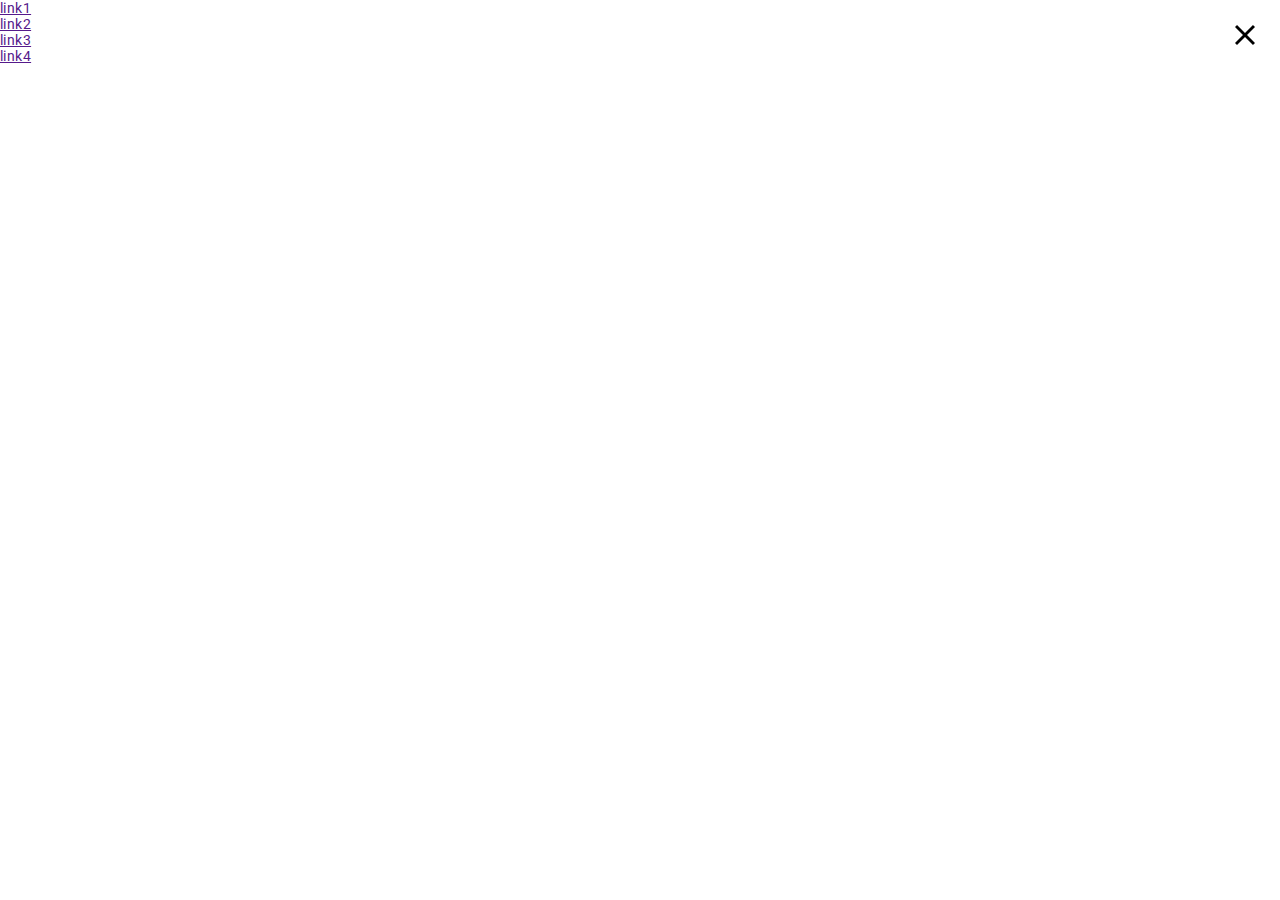
==== index.html @ 1e1cdefd "1" ====
<!DOCTYPE html>
<html lang="uk">
  <head>
    <meta charset="UTF-8" />
    <meta http-equiv="X-UA-Compatible" content="IE=edge" />
    <meta name="viewport" content="width=device-width, initial-scale=1.0" />
    <title>ДЗ№7</title>
    <link rel="preconnect" href="https://fonts.googleapis.com" />
    <link rel="preconnect" href="https://fonts.gstatic.com" crossorigin />
    <link
      href="https://fonts.googleapis.com/css2?family=Raleway:wght@700&family=Roboto:wght@400;500;700;900&display=swap"
      rel="stylesheet"
    />
    <link
      rel="stylesheet"
      href="https://cdn.jsdelivr.net/npm/modern-normalize@1.1.0/modern-normalize.min.css"
    />
    <link rel="stylesheet" href="./css/main.min.css" />
  </head>
  <body>
    <!--HEDER-->
    <header class="pages-header">
      <div class="container page-header-container">
        <a class="link pages-header__logo" href="./index.html"><span class="pages-header__logo-acsent">Web</span>Studio</a>
        <nav>
          <ul class="pages-header__menu list">
            <li class="pages-header__item">
              <a class="link pages-header__link pages-header__active" href="./index.html">Студія</a>
            </li>
            <li class="pages-header__item">
              <a class="link pages-header__link" href="./portfolio.html">Портфоліо</a>
            </li>
            <li class="pages-header__item"><a class="link pages-header__link" href="#contact">Контакти</a></li>
          </ul>
        </nav>
        <button type="button" class="mobile-menu-open">
          <svg class="mobile-menu-open-icon" width="40" height="40">
            <use href="./images/modal-symbol1.svg#icon-burger"></use>
          </svg>
        </button>
        <ul class="pages-header__contact-menu list">
          <li class="pages-header__contact-item">
            <a class="link pages-header__contact-mail" href="mailto:info@devstdio.com"
              ><svg class="pages-header__icon-mail">
                <use href="./images/symbol-def.svg#icon-envelope"></use></svg
              >info@vevstudio.com</a
            >
          </li>
          <li class="pages-header__contact-item">
            <a class="link pages-header__contact-phone" href="tel:+380961111111"
              ><svg class="pages-header__icon-tel">
                <use href="./images/symbol-def.svg#icon-smartphone"></use></svg
              >+38 096 111 11 11</a
            >
          </li>
        </ul>
      </div>
      <div class="mobile-menu">
        <button class="mobile-menu__close-btn">
          <svg class="mobile-menu__close-icon" width="40" height="40">
            <use href="./images/modal-symbol1.svg#icon-close"></use>
          </svg>
        </button>
        <ul>
          <li><a href="">link1</a></li>
          <li><a href="">link2</a></li>
          <li><a href="">link3</a></li>
          <li><a href="">link4</a></li>
        </ul>
      </div>

    </header>
    
    <main>
      <!--HERO-->
      <!-- <section class="hero bgd-img">
        <div class="container">
          <h1 class="hero-text">Ефективне рішення для вашого бізнесу</h1>
          <button class="hero-btn" name="button" data-modal-open>Замовити послугу</button>
        </div>
      </section> -->

      <!--Benefits-->

      <!-- <section class="list-of-benefits">
        <div class="container">
          <h2 class="visually-hidden">Наші переваги</h2>
          <ul class="list list-of-benefits__list">
            <li class="list-of-benefits__item list-of-benefits__img list-of-benefits__icon-antenna">
              <h3 class="benefits__topic">Увага до деталей</h3>
              <p class="benefits__rubric">
                Ідейні міркування, і навіть початок повсякденної роботи з формування позиції.
              </p>
            </li>
            <li class="list-of-benefits__item list-of-benefits__img list-of-benefits__icon-clock">
              <h3 class="benefits__topic">Пунктуальність</h3>
              <p class="benefits__rubric">
                Завдання організації, особливо рамки і місце навчання кадрів тягне у себе.
              </p>
            </li>
            <li class="list-of-benefits__item list-of-benefits__img list-of-benefits__icon-diaram">
              <h3 class="benefits__topic">Планування</h3>
              <p class="benefits__rubric">Так само консультація з широким активом значною мірою зумовлює.</p>
            </li>
            <li class="list-of-benefits__item list-of-benefits__img list-of-benefits__icon-astronaut">
              <h3 class="benefits__topic">Сучасні технології</h3>
              <p class="benefits__rubric">
                Значимість цих проблем настільки очевидна, що реалізація планових завдань.
              </p>
            </li>
          </ul>
        </div>
      </section> -->

      <!--Studies-->

      <!-- <section class="doing">
        <div class="container">
          <h2 class="doing-top">Чим ми займаємося</h2>

          <ul class="list doing__set">
            <li class="doing__item">
              <a class="stud" href="#">
                <img
                  class="stud__img"
                  src="./images/work-for-pc.jpg"
                  alt="work for pc"
                  width="370"
                  height="294"
                />
                <p class="stud__text">десктопрні додатки</p>
              </a>
            </li>

            <li class="doing__item">
              <a class="stud" href="#">
                <img
                  class="stud__img"
                  src="./images/laptop-work.jpg"
                  alt="laptop work"
                  width="370"
                  height="294"
                />
                <p class="stud__text">мобільні додатки</p>
              </a>
            </li>

            <li class="doing__item">
              <a class="stud" href="#">
                <img
                  class="stud__img"
                  src="./images/work-on-a-tablet.jpg"
                  alt="work on a tablet"
                  width="370"
                  height="294"
                />
                <p class="stud__text">дизайнерські рішення</p>
              </a>
            </li>
          </ul>
        </div>
      </section> -->

      
      <!--Team-->
      
      <!-- <section class="perfuse">
        <div class="container">
          <h2 class="perfuse__top">Наша команда</h2>
          <ul class="list perfuse__box">
            <li class="perfuse__item">
              <img
                src="./images/igor-demyanenki.jpg"
                alt="Ігор Дем'яненко"
                width="270"
                height="260"
              />
              <div class="team">
                <h3 class="team__names">Ігор Демь'яненко</h3>
                <p class="team__prof">Product Desinger</p>
                <ul class="team__links">
                  <li class="list team__item">
                    <a href="https://www.instagram.com" class="social">
                      <svg class="social__item">
                        <use href="./images/symbol-def.svg#icon-instagram"></use>
                      </svg>
                    </a>
                  </li>
                  <li class="list team__item">
                    <a href="https://www.twitter.com" class="social">
                      <svg class="social__item">
                        <use href="./images/symbol-def.svg#icon-twitter"></use>
                      </svg>
                    </a>
                  </li>
                  <li class="list team__item">
                    <a href="https://www.facebook.com" class="social">
                      <svg class="social__item">
                        <use href="./images/symbol-def.svg#icon-facebook"></use>
                      </svg>
                    </a>
                  </li>
                  <li class="list team__item">
                    <a href="https://www.linkedin.com" class="social">
                      <svg class="social__item">
                        <use href="./images/symbol-def.svg#icon-linkedin"></use>
                      </svg>
                    </a>
                  </li>
                </ul>
              </div>
            </li>
            <li class="perfuse__item">
              <img src="./images/olga-repina.jpg" alt="Ольга Рєпіна" width="270" height="260" />
              <div class="team">
                <h3 class="team__names">Ольга Рєпіна</h3>
                <p class="team__prof">Frontend Developer</p>
                <ul class="team__links">
                  <li class="list team__item">
                    <a href="https://www.instagram.com" class="social">
                      <svg class="social__item">
                        <use href="./images/symbol-def.svg#icon-instagram"></use>
                      </svg>
                    </a>
                  </li>
                  <li class="list team__item">
                    <a href="https://www.twitter.com" class="social">
                      <svg class="social__item">
                        <use href="./images/symbol-def.svg#icon-twitter"></use>
                      </svg>
                    </a>
                  </li>
                  <li class="list team__item">
                    <a href="https://www.facebook.com" class="social">
                      <svg class="social__item">
                        <use href="./images/symbol-def.svg#icon-facebook"></use>
                      </svg>
                    </a>
                  </li>
                  <li class="list team__item">
                    <a href="https://www.linkedin.com" class="social">
                      <svg class="social__item">
                        <use href="./images/symbol-def.svg#icon-linkedin"></use>
                      </svg>
                    </a>
                  </li>
                </ul>
              </div>
            </li>
            <li class="perfuse__item">
              <img
                src="./images/nikolay-tarasov.jpg"
                alt="Микола Тарасов"
                width="270"
                height="260"
              />
              <div class="team">
                <h3 class="team__names">Микола Тарасов</h3>
                <p class="team__prof">Marketing</p>
                <ul class="team__links">
                  <li class="list team__item">
                    <a href="https://www.instagram.com" class="social">
                      <svg class="social__item">
                        <use href="./images/symbol-def.svg#icon-instagram"></use>
                      </svg>
                    </a>
                  </li>
                  <li class="list team__item">
                    <a href="https://www.twitter.com" class="social">
                      <svg class="social__item">
                        <use href="./images/symbol-def.svg#icon-twitter"></use>
                      </svg>
                    </a>
                  </li>
                  <li class="list team__item">
                    <a href="https://www.facebook.com" class="social">
                      <svg class="social__item">
                        <use href="./images/symbol-def.svg#icon-facebook"></use>
                      </svg>
                    </a>
                  </li>
                  <li class="list team__item">
                    <a href="https://www.linkedin.com" class="social">
                      <svg class="social__item">
                        <use href="./images/symbol-def.svg#icon-linkedin"></use>
                      </svg>
                    </a>
                  </li>
                </ul>
              </div>
            </li>
            
            <li class="perfuse__item">
              <img
                src="./images/michail-ermakov.jpg"
                alt="Михайло Єрмаков"
                width="270"
                height="260"
              />
              <div class="team">
                <h3 class="team-names">Михайло Єрмаков</h3>
                <p class="team__prof">UI Designer</p>
                <ul class="team__links">
                  <li class="list team__item">
                    <a href="https://www.instagram.com" class="social">
                      <svg class="social__item">
                        <use href="./images/symbol-def.svg#icon-instagram"></use>
                      </svg>
                    </a>
                  </li>
                  <li class="list team__item">
                    <a href="https://www.twitter.com" class="social">
                      <svg class="social__item">
                        <use href="./images/symbol-def.svg#icon-twitter"></use>
                      </svg>
                    </a>
                  </li>
                  <li class="list team__item">
                    <a href="https://www.facebook.com" class="social">
                      <svg class="social__item">
                        <use href="./images/symbol-def.svg#icon-facebook"></use>
                      </svg>
                    </a>
                  </li>
                  <li class="list team__item">
                    <a href="https://www.linkedin.com" class="social">
                      <svg class="social__item">
                        <use href="./images/symbol-def.svg#icon-linkedin"></use>
                      </svg>
                    </a>
                  </li>
                </ul>
              </div>
            </li>
          </ul>
        </div>
      </section> -->



      <!-- <section class="customer">
        <div class="container">
          <h2 class="customer__title">Постійні клієнти</h2>
          <ul class="list customer__list">
            <li class="customer__item">
              <a href="#" class="customer-link__btn">
                <svg class="customer-link__logo">
                  <use href="./images/symbol-def.svg#icon-yaco"></use>
                </svg>
              </a>
            </li>

            <li class="customer__item">
              <a href="#" class="customer-link__btn">
                <svg class="customer-link__logo">
                  <use href="./images/symbol-def.svg#icon-companytaglinehere"></use>
                </svg>
              </a>
            </li>
            <li class="customer__item">
              <a href="#" class="customer-link__btn">
                <svg class="customer-link__logo">
                  <use href="./images/symbol-def.svg#icon-company"></use>
                </svg>
              </a>
            </li>
            <li class="customer__item">
              <a href="#" class="customer-link__btn">
                <svg class="customer-link__logo">
                  <use href="./images/symbol-def.svg#icon-fosterpeters"></use>
                </svg>
              </a>
            </li>
            <li class="customer__item">
              <a href="#" class="customer-link__btn">
                <svg class="customer-link__logo">
                  <use href="./images/symbol-def.svg#icon-brand"></use>
                </svg>
              </a>
            </li>
            <li class="customer__item">
              <a href="#" class="customer-link__btn">
                <svg class="customer-link__logo">
                  <use href="./images/symbol-def.svg#icon-companytagline"></use>
                </svg>
              </a>
            </li>
          </ul>
        </div>
      </section>
    </main> -->

    <!--footer-->

    <!-- <footer class="foot">
      <div class="container footer">
        <div>
          <a class="link logo-footer" href="./index.html">
            <span class="footer__acsent-logo">Web</span>Studio</a
          >
          <address class="footer__adress">
            <ul class="list">
              <li class="footer__info-size">
                <a
                  class="link maps"
                  href="https://goo.gl/maps/6wFw4vnAE2UTVkqL7"
                  target="_blank"
                  rel="noopener noreferrer"
                  >м. Київ, пр-т Лесі Українки, 26</a
                >
              </li>
              <li class="footer__info-size">
                <a id="contact" class="link contact-footer" href="mailto:info@example.com"
                  >info@example.com</a
                >
              </li>
              <li class="footer__info-size">
                <a class="link contact-footer" href="tel:+380961111111">+38 096 111 11 11</a>
              </li>
            </ul>
          </address>
        </div>
        <div class="footer-dark">
          <p class="footer-dark__tex">приєднуйтесь</p>
          <ul class="footer-dark__set">
            <li class="list footer-dark__social-item">
              <a href="https://www.twitter.com" class="social-footer">
                <svg class="social-footer__item">
                  <use href="./images/symbol-def.svg#icon-instagram"></use>
                </svg>
              </a>
            </li>
            <li class="list footer-dark__social-item">
              <a href="https://www.twitter.com" class="social-footer">
                <svg class="social-footer__item">
                  <use href="./images/symbol-def.svg#icon-twitter"></use>
                </svg>
              </a>
            </li>
            <li class="list footer-dark__social-item">
              <a href="https://www.twitter.com" class="social-footer">
                <svg class="social-footer__item">
                  <use href="./images/symbol-def.svg#icon-facebook"></use>
                </svg>
              </a>
            </li>
            <li class="list footer-dark__social-item">
              <a href="https://www.twitter.com" class="social-footer">
                <svg class="social-footer__item">
                  <use href="./images/symbol-def.svg#icon-linkedin"></use>
                </svg>
              </a>
            </li>
          </ul>
        </div>

        <div class="subscrip">
          <p class="subscrip__title">Підпишіться на розсилку</p>
          <form class="subscrip__form" autocomplete="on">
            <input class="subscrip__input" type="email" name="email" placeholder="E-mail" required />
            <button type="submit" class="subscrip__btn">
              Підписатися
              <svg class="subscribe__icon" width="24" height="24">
                <use href="./images/modal-symbol1.svg#icon-telegram"></use>
              </svg>
            </button>
          </form>
        </div>
      </div>
    </footer> -->


    
    <!-- <div class="backdrop is-hidden" data-modal>
      <div class="modal">
        <button class="modal__btn-close" type="button" data-modal-close>
          <svg class="close-icon" width="18" height="18"></svg>
        </button>

          <p class="modal__header">Залиште свої дані, ми вам передзвонимо</p>
          <form class="modal__js-speaker-form" autocomplete="off">
            <div class="modal__form">
              <label class="modal__text" for="name">Ім'я</label>
              <input class="modal__type" type="text" name="name" id="name" />
                <svg class="modal__svg">
                  <use href="./images/modal-symbol1.svg#icon-name"></use>
                </svg>
            </div>

            <div class="modal__form">
              <label class="modal__text" for="tel">Телефон</label>
              <input class="modal__type" type="tel" name="tel" id="tel" />
                <svg class="modal__svg">
                  <use href="./images/modal-symbol1.svg#icon-phone"></use>
              </span>
            </div>

            <div class="modal__form">
              <label class="modal__text" for="mail">Почта</label>
              <input class="modal__type" type="email" name="mail" id="mail" />
                <svg class="modal__svg">
                  <use href="./images/modal-symbol1.svg#icon-mail"></use>
              </span>
            </div>

            <div class="modal__texterea">
              <label class="modal__text" for="comment">Коментар</label>
              <textarea
                class="comment__type"
                name="comment"
                id="comment"
                placeholder="Введіть текст"
              ></textarea>
            </div>
            <div class="modal__checkbox">
              <input
                type="checkbox"
                name="pilicy"
                id="policy"
                class="modal__form-check visually-hidden"
              />
              <label class="modal__check" for="policy"
                >Погоджуюся з розсилкою та приймаю
                <a class="modal__link" href="#">Умови договору</a></label
              >
            </div>

            <button class="modal__btn-type" type="submit">Відправити</button>
          </form>
        
      </div>
    </div> -->

    <!-- <script src="./js/modal.js"></script> -->
    <!-- <script src="./js/scan.js"></script> -->
  </body>
</html>
---- css/main.min.css ----
body{font-family:"Roboto",sans-serif;color:#757575;background-color:#fff;font-size:14px;letter-spacing:.03em}h1,h2,h3,h4,p{margin-top:0;margin-bottom:0}ul{margin-top:0;margin-bottom:0;padding-left:0}img{display:block;max-width:100%;height:auto}.list{list-style:none}.link{text-decoration:none}button{cursor:pointer}.container{padding-left:15px;padding-right:15px}@media screen and (min-width: 480px){.container{width:480px;margin-right:auto;margin-left:auto}}@media screen and (min-width: 768px){.container{width:738px}}@media screen and (min-width: 1200px){.container{width:1200px}}.mobile-menu{position:fixed;width:100%;height:100%;z-index:10;top:0;left:0;background-color:#fff}.mobile-menu__close-btn{position:absolute;background-color:rgba(0,0,0,0);border:none;padding:0;line-height:0;top:15px;right:15px}.mobile-menu__close-icon{padding:10px}@media screen and (max-width: 767px){.pages-header__menu{display:none}.pages-header__contact-menu{display:none}}.page-header-container{display:flex;align-items:center;justify-content:space-between;padding-top:16px;padding-bottom:16px}.mobile-menu-open{background-color:rgba(0,0,0,0);border:none;padding:0;height:40px}.bgd-img{height:600px;max-width:1600px;margin-right:auto;margin-left:auto;background:#2f303a;background-image:linear-gradient(to right, rgba(47, 48, 58, 0.4), rgba(47, 48, 58, 0.4)),url(../images/fon.jpg);background-repeat:no-repeat;background-size:cover;background-position:center}.hero{text-align:center;padding-top:200px;padding-bottom:200px}.hero-text{font-weight:900;font-size:44px;line-height:1.36;text-align:center;margin:0 auto;max-width:696px;letter-spacing:.06em;text-transform:uppercase;color:#fff}.hero-btn{font-family:inherit;font-weight:700;font-size:16px;line-height:1.87;align-items:center;text-align:center;letter-spacing:.06em;border-radius:4px;border:0px;margin-top:30px;padding-left:32px;padding-right:32px;padding-top:10px;padding-bottom:10px;color:#fff;background-color:#2196f3;transition-property:background-color;transition-duration:250ms;transition-timing-function:cubic-bezier(0.4, 0, 0.2, 1)}.hero-btn:hover,.hero-btn:focus{background-color:#188ce8}.visually-hidden{position:absolute;width:1px;height:1px;margin:-1px;border:0;padding:0;white-space:nowrap;clip-path:inset(100%);clip:rect(0 0 0 0);overflow:hidden}.backdrop{position:fixed;top:0;left:0;width:100%;height:100%;z-index:1;background:rgba(0,0,0,.2);transition-property:opacity;transition-duration:250ms;transition-timing-function:cubic-bezier(0.4, 0, 0.2, 1)}.backdrop.is-hidden{opacity:0;pointer-events:none}.modal{padding:40px;width:528px;height:581px;background-color:#fff;position:absolute;top:50%;left:50%;transform:translate(-50%, -50%);box-shadow:0px 1px 3px rgba(0,0,0,.12),0px 1px 1px rgba(0,0,0,.14),0px 2px 1px rgba(0,0,0,.2);border-radius:4px}.modal__btn-close{display:flex;justify-content:center;align-items:center;padding:0;position:absolute;top:8px;right:8px;width:30px;height:30px;border-radius:50%;background:#fff;border:1px solid rgba(0,0,0,.1)}.close-icon{background-image:url(../images/close.svg);background-repeat:no-repeat;background-position:center;transition-duration:250ms;transition-timing-function:cubic-bezier(0.4, 0, 0.2, 1)}.close-icon:hover,.close-icon:focus{background-image:url(../images/icon-close-hover.svg);background-repeat:no-repeat;background-position:center;transition-duration:250ms;transition-timing-function:cubic-bezier(0.4, 0, 0.2, 1)}.modal__header{font-style:normal;font-weight:700;font-size:20px;line-height:1.15;text-align:center;color:#212121;margin-bottom:12px}.modal__form{margin-bottom:10px;display:flex;flex-direction:column;text-align:left;position:relative}.modal__type{border:1px solid rgba(33,33,33,.2);border-radius:4px;height:40px;padding-left:42px;outline:none;transition-property:border-color;transition-duration:250ms;transition-timing-function:cubic-bezier(0.4, 0, 0.2, 1)}.comment__type{height:120px;margin-bottom:10px;border:1px solid rgba(33,33,33,.2);border-radius:4px;padding:15px;outline:none;transition-property:border-color;transition-duration:250ms;transition-timing-function:cubic-bezier(0.4, 0, 0.2, 1)}.comment__type::placeholder{color:rgba(117,117,117,.5)}textarea{resize:none}.modal__text{margin-bottom:4px;font-size:12px;line-height:1.16;letter-spacing:.01em;color:#757575}.comment__type:focus{border-color:#2196f3}.modal__type:focus{border-color:#2196f3}.modal-check{font-size:14px;line-height:1.71;color:#757575;padding-left:20px}.modal__btn-type{display:block;font-family:inherit;font-weight:700;font-size:16px;line-height:1.87;letter-spacing:.06em;border-radius:4px;border:0px;margin:0 auto;padding:10px 32px;margin-top:30px;min-width:200px;color:#fff;background-color:#2196f3;transition-property:background-color;transition-duration:250ms;transition-timing-function:cubic-bezier(0.4, 0, 0.2, 1)}.modal__btn-type:hover,.modal__btn-type:focus{background-color:#188ce8}.modal__link{color:#2196f3}.modal__svg{position:absolute;top:31px;left:12px;width:13px;height:13px;fill:#212121;transition-property:fill;transition-duration:250ms;transition-timing-function:cubic-bezier(0.4, 0, 0.2, 1)}.modal__type:focus+.modal__svg{fill:#2196f3}.modal__check::before{position:absolute;display:block;border:1px solid #212121;border-radius:2px;content:"";top:450px;left:50px;width:16px;height:15px;cursor:pointer}.modal__form-check:checked+.modal__check::before{background-image:url(../images/icon-check.svg);border-color:#2196f3;border:none}.modal__form-check:focus+.modal__check::before{outline:2px solid #2196f3}.modal__texterea{margin-bottom:20px;display:flex;flex-direction:column;text-align:left;position:relative}.modal__checkbox{display:flex;justify-content:center;margin-bottom:20px}.list-of-benefits{padding-top:94px;padding-bottom:94px}.benefits__topic{font-size:14px;font-weight:700;line-height:1.14;text-transform:uppercase;margin-bottom:10px;margin-top:30px;color:#212121}.benefits__rubric{font-weight:400;line-height:1.71}.list-of-benefits_item{width:270px}.list-of-benefits__list{display:flex}.list-of-benefits__item:not(:last-child){margin-right:30px}.list-of-benefits__img::before{content:"";display:block;height:120px;border-radius:4px;background-color:#fff;background-repeat:no-repeat;background-size:70px;background-position:center}.list-of-benefits__icon-antenna::before{background-image:url(../images/antenna.svg);background-color:#f5f4fa}.list-of-benefits__icon-clock::before{background-image:url(../images/clock.svg);background-color:#f5f4fa}.list-of-benefits__icon-diaram::before{background-image:url(../images/diagram.svg);background-color:#f5f4fa}.list-of-benefits__icon-astronaut::before{background-image:url(../images/astronaut.svg);background-color:#f5f4fa}.doing{padding-top:0px;padding-bottom:94px}.doing__set{display:flex;align-items:center;padding-top:0px}.stud__img{margin:auto;box-sizing:content-box}.stud__img:not(:last-child){padding-right:30px}.doing-top{font-weight:700;font-size:36px;line-height:1.16;text-align:center;margin-bottom:50px;color:#212121}.doing__item:not(:last-child){margin-right:30px}.doing__item{position:relative;overflow:hidden}.stud:hover .stud__text,.stud:focus .stud__text{transform:translateY(-100%)}.stud__text{position:absolute;display:flex;align-items:center;justify-content:center;width:100%;height:70px;top:100%;font-weight:700;line-height:16px;text-align:center;text-transform:uppercase;color:#fff;background:rgba(47,48,58,.8);transition:transform 250ms cubic-bezier(0.4, 0, 0.2, 1)}.perfuse{background-color:#f5f4fa;padding-top:94px}.perfuse__top{font-weight:700;font-size:36px;line-height:1.16;text-align:center;margin-bottom:50px;color:#212121}.team__names{font-weight:500;font-size:16px;line-height:1.18;text-align:center;margin-bottom:10px;color:#212121}.team__prof{font-size:16px;line-height:1.18;text-align:center;margin-bottom:16px}.perfuse__box{display:flex}.perfuse__item{box-sizing:border-box;background-color:#fff;border-radius:0px 0px 4px 4px;box-shadow:0px 1px 3px rgba(0,0,0,.12),0px 1px 1px rgba(0,0,0,.14),0px 2px 1px rgba(0,0,0,.2)}.perfuse__item:not(:last-child){margin-right:30px}.team{padding-bottom:30px;padding-top:30px}.team__links{display:flex;justify-content:center;padding:0;margin-top:16px}.social{display:flex;justify-content:center;align-items:center;width:44px;height:44px;border-radius:50%;color:#afb1b8;transition-property:color,background-color;transition-duration:250ms;transition-timing-function:cubic-bezier(0.4, 0, 0.2, 1)}.team__item:not(:last-child){margin-right:10px}.social__item{width:20px;height:20px;fill:currentColor}.social:hover,.social:focus{background-color:#2196f3;color:#fff}.customer{padding-top:94px;padding-bottom:94px}.customer__title{margin-bottom:50px;font-weight:700;font-size:36px;line-height:1.17;text-align:center;color:#000}.customer__list{display:flex}.customer__item:not(:last-child){margin-right:30px}.customer-link__btn{display:flex;justify-content:center;align-items:center;width:170px;height:92px;color:#afb1b8;border:1px solid #afb1b8;border-radius:4px;transition-property:color,border-color;transition-duration:250ms;transition-timing-function:cubic-bezier(0.4, 0, 0.2, 1)}.customer-link__logo{width:106px;height:60px;fill:currentColor}.customer-link__btn:hover,.customer-link__btn:focus{color:#2196f3;border-color:#2196f3}.foot{background:#2f303a;padding-top:60px;padding-bottom:60px}.footer{display:flex;align-items:baseline}.footer__acsent-logo{color:#2196f3}.footer__adress{font-style:normal;margin-top:20px;line-height:1.71}.maps{font-style:normal;font-weight:400;line-height:1.71;color:#fff;transition-property:color;transition-duration:250ms;transition-timing-function:cubic-bezier(0.4, 0, 0.2, 1)}.maps:hover,.maps:focus{color:#2196f3}.footer__info-size:not(:last-child){margin-bottom:9px}.contact-footer{font-weight:500;line-height:1.71;letter-spacing:.02em;color:#757575;transition-property:color;transition-duration:250ms;transition-timing-function:cubic-bezier(0.4, 0, 0.2, 1)}.contact-footer:hover,.contact-footer:focus{color:#2196f3}.logo-footer{font-family:"Raleway",sans-serif;font-weight:700;font-size:26px;line-height:1.38;color:#fff}.footer-dark{margin-left:70px}.footer-dark__tex{font-weight:700;font-size:14px;line-height:1.14;text-transform:uppercase;color:#fff}.footer-dark__social-item:not(:last-child){margin-right:10px}.social-footer{display:flex;width:44px;height:44px;justify-content:center;align-items:center;border-radius:50%;background:rgba(255,255,255,.1);color:#fff;transition-property:background-color;transition-duration:250ms;transition-timing-function:cubic-bezier(0.4, 0, 0.2, 1)}.social-footer:hover,.social-footer:focus{color:#fff;background-color:#2196f3}.social-footer__item{width:20px;height:20px;fill:currentColor}.footer-dark__set{display:flex;margin-top:20px}.subscrip{margin-left:auto}.subscrip__title{font-weight:700;font-size:14px;line-height:1.14;letter-spacing:.03em;text-transform:uppercase;color:#fff;margin-bottom:20px}.subscrip__form{border-radius:4px;display:flex}.subscrip__input{border:1px solid rgba(255,255,255,.3);filter:drop-shadow(0px 4px 4px rgba(0, 0, 0, 0.15));border-radius:4px;background-color:#2f303a;width:358px;height:50px;outline:none;padding-left:16px;color:#fff}.subscrip__btn{position:relative;margin-left:12px;font-family:inherit;font-weight:700;font-size:16px;line-height:1.87;align-items:center;text-align:center;letter-spacing:.06em;border-radius:4px;border:0px;padding-right:50px;padding-top:10px;padding-bottom:10px;width:200px;height:50px;color:#fff;background-color:#2196f3;transition-property:background-color;transition-duration:250ms;transition-timing-function:cubic-bezier(0.4, 0, 0.2, 1)}.subscrip__btn:hover,.subscrip__btn:focus{background-color:#188ce8}.subscrip__input::placeholder{font-size:16px;line-height:1.25;display:flex;align-items:center;letter-spacing:.03em;color:rgba(255,255,255,.6)}.subscribe__icon{position:absolute;fill:currentColor;right:30px}.portfolio{padding-top:94px}.btn-set__btn{color:#212121;background-color:#f5f4fa;letter-spacing:.03em;font-family:"Roboto";font-weight:500;font-size:16px;line-height:1.62;text-align:center;border-radius:4px;border:0px;padding-left:22px;padding-right:22px;padding-top:6px;padding-bottom:6px;transition-property:color,background-color,box-shadow;transition-duration:250ms;transition-timing-function:cubic-bezier(0.4, 0, 0.2, 1)}.btn-set__btn:hover,.btn-set__btn:focus{color:#fff;background-color:#2196f3;box-shadow:0px 3px 1px rgba(0,0,0,.1),0px 1px 2px rgba(0,0,0,.08),0px 2px 2px rgba(0,0,0,.12)}.portfolio-card__rubric{font-family:"Roboto",sans-serif;font-weight:700;font-size:18px;line-height:2;letter-spacing:.06em;margin-bottom:4px;color:#212121}.portfolio-card__basic-text{font-family:"Roboto",sans-serif;font-size:16px;line-height:1.87;color:#757575}.portfolio-card__img{position:relative;overflow:hidden}.btn-set{display:flex;margin-bottom:50px;gap:8px;justify-content:center}.portfolio-card{position:relative;display:block;overflow:hidden}.portfolio-card__img-alternativ{position:absolute;padding:63px 24px;top:0;left:0;width:100%;height:294px;font-size:18px;line-height:1.55;color:#fff;background-color:rgba(33,150,243,.9);transform:translateY(140%);transition-property:transform;transition-duration:400ms;transition-timing-function:cubic-bezier(0.4, 0, 0.2, 1)}.portfolio-card:hover .portfolio-card__img-alternativ,.portfolio-card:focus .portfolio-card__img-alternativ{transform:translateY(0)}.portfolio-card:hover,.portfolio-card:focus{box-shadow:0px 1px 1px rgba(0,0,0,.12),0px 4px 4px rgba(0,0,0,.06),1px 4px 6px rgba(0,0,0,.16)}.portfolio-card-set{display:flex;flex-wrap:wrap;gap:30px;margin-bottom:94px}.portfolio-card__description{padding:20px 24px;border:1px solid #eee;z-index:2}/*# sourceMappingURL=main.min.css.map */
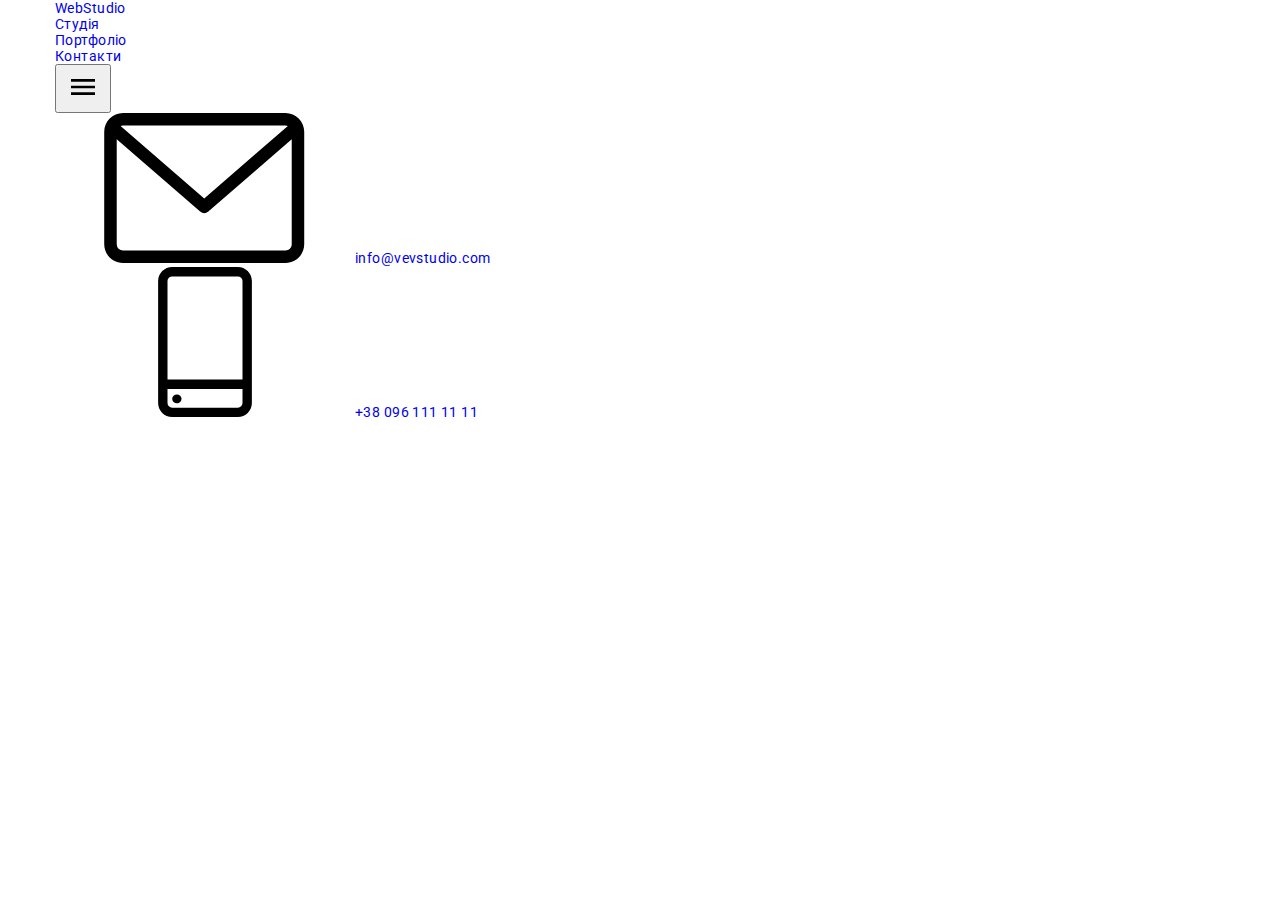
==== commit 6b5803be: "2" ====
--- a/index.html
+++ b/index.html
@@ -18,7 +18,7 @@
     <link rel="stylesheet" href="./css/main.min.css" />
   </head>
   <body>
-    <!--HEDER-->
+    <!-- HEDER-->
     <header class="pages-header">
       <div class="container page-header-container">
         <a class="link pages-header__logo" href="./index.html"><span class="pages-header__logo-acsent">Web</span>Studio</a>
@@ -33,7 +33,7 @@
             <li class="pages-header__item"><a class="link pages-header__link" href="#contact">Контакти</a></li>
           </ul>
         </nav>
-        <button type="button" class="mobile-menu-open">
+        <button type="button" class="mobile-menu-open" data-menu-open>
           <svg class="mobile-menu-open-icon" width="40" height="40">
             <use href="./images/modal-symbol1.svg#icon-burger"></use>
           </svg>
@@ -55,18 +55,45 @@
           </li>
         </ul>
       </div>
-      <div class="mobile-menu">
-        <button class="mobile-menu__close-btn">
+      <div class="mobile-menu" data-menu>
+        <button class="mobile-menu__close-btn" data-menu-close>
           <svg class="mobile-menu__close-icon" width="40" height="40">
             <use href="./images/modal-symbol1.svg#icon-close"></use>
           </svg>
         </button>
-        <ul>
-          <li><a href="">link1</a></li>
-          <li><a href="">link2</a></li>
-          <li><a href="">link3</a></li>
-          <li><a href="">link4</a></li>
+        <nav class="mobile-header">
+          <ul class="mobile-header__menu list">
+            <li class="mobile-header__item">
+              <a class="link mobile-header__link pages-header__active" href="./index.html">Студія</a>
+            </li>
+            <li class="mobile-header__item">
+              <a class="link mobile-header__link" href="./portfolio.html">Портфоліо</a>
+            </li>
+            <li class="mobile-header__item">
+              <a class="link mobile-header__link" href="#contact">Контакти</a></li>
+          </ul>
+        </nav>
+
+        <ul class="mobile-header__contact-menu list">
+          
+          <li class="mobile-header__contact-item">
+            <a class="link mobile-header__contact-phone" href="tel:+380961111111">+38 096 111 11 11</a
+            >
+          </li>
+          <li class="mobile-header__contact-item">
+            <a class="link mobile-header__contact-mail" href="mailto:info@devstdio.com"
+              >info@vevstudio.com</a
+            >
+          </li>
         </ul>
+        
+        <ul class="mobile-social list">
+          <li class=" mobile-social__item"><a href="https://www.instagram.com" class=" link mobile-social__link">Instagramm</a></li>
+          <li class=" mobile-social__item"><a href="https://www.twitter.com" class=" link mobile-social__link">Twitter</a></li>
+          <li class=" mobile-social__item"><a href="https://www.facebook.com" class=" link mobile-social__link">Facebook</a></li>
+          <li class=" mobile-social__item"><a href="https://www.linkedin.com" class=" link mobile-social__link">Linkedin</a></li>
+        </ul>
+
       </div>
 
     </header>
@@ -530,7 +557,7 @@
         
       </div>
     </div> -->
-
+    <script src="./js/mobile-menu.js"></script>
     <!-- <script src="./js/modal.js"></script> -->
     <!-- <script src="./js/scan.js"></script> -->
   </body>
--- a/css/main.min.css
+++ b/css/main.min.css
@@ -1 +1 @@
-body{font-family:"Roboto",sans-serif;color:#757575;background-color:#fff;font-size:14px;letter-spacing:.03em}h1,h2,h3,h4,p{margin-top:0;margin-bottom:0}ul{margin-top:0;margin-bottom:0;padding-left:0}img{display:block;max-width:100%;height:auto}.list{list-style:none}.link{text-decoration:none}button{cursor:pointer}.container{padding-left:15px;padding-right:15px}@media screen and (min-width: 480px){.container{width:480px;margin-right:auto;margin-left:auto}}@media screen and (min-width: 768px){.container{width:738px}}@media screen and (min-width: 1200px){.container{width:1200px}}.mobile-menu{position:fixed;width:100%;height:100%;z-index:10;top:0;left:0;background-color:#fff}.mobile-menu__close-btn{position:absolute;background-color:rgba(0,0,0,0);border:none;padding:0;line-height:0;top:15px;right:15px}.mobile-menu__close-icon{padding:10px}@media screen and (max-width: 767px){.pages-header__menu{display:none}.pages-header__contact-menu{display:none}}.page-header-container{display:flex;align-items:center;justify-content:space-between;padding-top:16px;padding-bottom:16px}.mobile-menu-open{background-color:rgba(0,0,0,0);border:none;padding:0;height:40px}.bgd-img{height:600px;max-width:1600px;margin-right:auto;margin-left:auto;background:#2f303a;background-image:linear-gradient(to right, rgba(47, 48, 58, 0.4), rgba(47, 48, 58, 0.4)),url(../images/fon.jpg);background-repeat:no-repeat;background-size:cover;background-position:center}.hero{text-align:center;padding-top:200px;padding-bottom:200px}.hero-text{font-weight:900;font-size:44px;line-height:1.36;text-align:center;margin:0 auto;max-width:696px;letter-spacing:.06em;text-transform:uppercase;color:#fff}.hero-btn{font-family:inherit;font-weight:700;font-size:16px;line-height:1.87;align-items:center;text-align:center;letter-spacing:.06em;border-radius:4px;border:0px;margin-top:30px;padding-left:32px;padding-right:32px;padding-top:10px;padding-bottom:10px;color:#fff;background-color:#2196f3;transition-property:background-color;transition-duration:250ms;transition-timing-function:cubic-bezier(0.4, 0, 0.2, 1)}.hero-btn:hover,.hero-btn:focus{background-color:#188ce8}.visually-hidden{position:absolute;width:1px;height:1px;margin:-1px;border:0;padding:0;white-space:nowrap;clip-path:inset(100%);clip:rect(0 0 0 0);overflow:hidden}.backdrop{position:fixed;top:0;left:0;width:100%;height:100%;z-index:1;background:rgba(0,0,0,.2);transition-property:opacity;transition-duration:250ms;transition-timing-function:cubic-bezier(0.4, 0, 0.2, 1)}.backdrop.is-hidden{opacity:0;pointer-events:none}.modal{padding:40px;width:528px;height:581px;background-color:#fff;position:absolute;top:50%;left:50%;transform:translate(-50%, -50%);box-shadow:0px 1px 3px rgba(0,0,0,.12),0px 1px 1px rgba(0,0,0,.14),0px 2px 1px rgba(0,0,0,.2);border-radius:4px}.modal__btn-close{display:flex;justify-content:center;align-items:center;padding:0;position:absolute;top:8px;right:8px;width:30px;height:30px;border-radius:50%;background:#fff;border:1px solid rgba(0,0,0,.1)}.close-icon{background-image:url(../images/close.svg);background-repeat:no-repeat;background-position:center;transition-duration:250ms;transition-timing-function:cubic-bezier(0.4, 0, 0.2, 1)}.close-icon:hover,.close-icon:focus{background-image:url(../images/icon-close-hover.svg);background-repeat:no-repeat;background-position:center;transition-duration:250ms;transition-timing-function:cubic-bezier(0.4, 0, 0.2, 1)}.modal__header{font-style:normal;font-weight:700;font-size:20px;line-height:1.15;text-align:center;color:#212121;margin-bottom:12px}.modal__form{margin-bottom:10px;display:flex;flex-direction:column;text-align:left;position:relative}.modal__type{border:1px solid rgba(33,33,33,.2);border-radius:4px;height:40px;padding-left:42px;outline:none;transition-property:border-color;transition-duration:250ms;transition-timing-function:cubic-bezier(0.4, 0, 0.2, 1)}.comment__type{height:120px;margin-bottom:10px;border:1px solid rgba(33,33,33,.2);border-radius:4px;padding:15px;outline:none;transition-property:border-color;transition-duration:250ms;transition-timing-function:cubic-bezier(0.4, 0, 0.2, 1)}.comment__type::placeholder{color:rgba(117,117,117,.5)}textarea{resize:none}.modal__text{margin-bottom:4px;font-size:12px;line-height:1.16;letter-spacing:.01em;color:#757575}.comment__type:focus{border-color:#2196f3}.modal__type:focus{border-color:#2196f3}.modal-check{font-size:14px;line-height:1.71;color:#757575;padding-left:20px}.modal__btn-type{display:block;font-family:inherit;font-weight:700;font-size:16px;line-height:1.87;letter-spacing:.06em;border-radius:4px;border:0px;margin:0 auto;padding:10px 32px;margin-top:30px;min-width:200px;color:#fff;background-color:#2196f3;transition-property:background-color;transition-duration:250ms;transition-timing-function:cubic-bezier(0.4, 0, 0.2, 1)}.modal__btn-type:hover,.modal__btn-type:focus{background-color:#188ce8}.modal__link{color:#2196f3}.modal__svg{position:absolute;top:31px;left:12px;width:13px;height:13px;fill:#212121;transition-property:fill;transition-duration:250ms;transition-timing-function:cubic-bezier(0.4, 0, 0.2, 1)}.modal__type:focus+.modal__svg{fill:#2196f3}.modal__check::before{position:absolute;display:block;border:1px solid #212121;border-radius:2px;content:"";top:450px;left:50px;width:16px;height:15px;cursor:pointer}.modal__form-check:checked+.modal__check::before{background-image:url(../images/icon-check.svg);border-color:#2196f3;border:none}.modal__form-check:focus+.modal__check::before{outline:2px solid #2196f3}.modal__texterea{margin-bottom:20px;display:flex;flex-direction:column;text-align:left;position:relative}.modal__checkbox{display:flex;justify-content:center;margin-bottom:20px}.list-of-benefits{padding-top:94px;padding-bottom:94px}.benefits__topic{font-size:14px;font-weight:700;line-height:1.14;text-transform:uppercase;margin-bottom:10px;margin-top:30px;color:#212121}.benefits__rubric{font-weight:400;line-height:1.71}.list-of-benefits_item{width:270px}.list-of-benefits__list{display:flex}.list-of-benefits__item:not(:last-child){margin-right:30px}.list-of-benefits__img::before{content:"";display:block;height:120px;border-radius:4px;background-color:#fff;background-repeat:no-repeat;background-size:70px;background-position:center}.list-of-benefits__icon-antenna::before{background-image:url(../images/antenna.svg);background-color:#f5f4fa}.list-of-benefits__icon-clock::before{background-image:url(../images/clock.svg);background-color:#f5f4fa}.list-of-benefits__icon-diaram::before{background-image:url(../images/diagram.svg);background-color:#f5f4fa}.list-of-benefits__icon-astronaut::before{background-image:url(../images/astronaut.svg);background-color:#f5f4fa}.doing{padding-top:0px;padding-bottom:94px}.doing__set{display:flex;align-items:center;padding-top:0px}.stud__img{margin:auto;box-sizing:content-box}.stud__img:not(:last-child){padding-right:30px}.doing-top{font-weight:700;font-size:36px;line-height:1.16;text-align:center;margin-bottom:50px;color:#212121}.doing__item:not(:last-child){margin-right:30px}.doing__item{position:relative;overflow:hidden}.stud:hover .stud__text,.stud:focus .stud__text{transform:translateY(-100%)}.stud__text{position:absolute;display:flex;align-items:center;justify-content:center;width:100%;height:70px;top:100%;font-weight:700;line-height:16px;text-align:center;text-transform:uppercase;color:#fff;background:rgba(47,48,58,.8);transition:transform 250ms cubic-bezier(0.4, 0, 0.2, 1)}.perfuse{background-color:#f5f4fa;padding-top:94px}.perfuse__top{font-weight:700;font-size:36px;line-height:1.16;text-align:center;margin-bottom:50px;color:#212121}.team__names{font-weight:500;font-size:16px;line-height:1.18;text-align:center;margin-bottom:10px;color:#212121}.team__prof{font-size:16px;line-height:1.18;text-align:center;margin-bottom:16px}.perfuse__box{display:flex}.perfuse__item{box-sizing:border-box;background-color:#fff;border-radius:0px 0px 4px 4px;box-shadow:0px 1px 3px rgba(0,0,0,.12),0px 1px 1px rgba(0,0,0,.14),0px 2px 1px rgba(0,0,0,.2)}.perfuse__item:not(:last-child){margin-right:30px}.team{padding-bottom:30px;padding-top:30px}.team__links{display:flex;justify-content:center;padding:0;margin-top:16px}.social{display:flex;justify-content:center;align-items:center;width:44px;height:44px;border-radius:50%;color:#afb1b8;transition-property:color,background-color;transition-duration:250ms;transition-timing-function:cubic-bezier(0.4, 0, 0.2, 1)}.team__item:not(:last-child){margin-right:10px}.social__item{width:20px;height:20px;fill:currentColor}.social:hover,.social:focus{background-color:#2196f3;color:#fff}.customer{padding-top:94px;padding-bottom:94px}.customer__title{margin-bottom:50px;font-weight:700;font-size:36px;line-height:1.17;text-align:center;color:#000}.customer__list{display:flex}.customer__item:not(:last-child){margin-right:30px}.customer-link__btn{display:flex;justify-content:center;align-items:center;width:170px;height:92px;color:#afb1b8;border:1px solid #afb1b8;border-radius:4px;transition-property:color,border-color;transition-duration:250ms;transition-timing-function:cubic-bezier(0.4, 0, 0.2, 1)}.customer-link__logo{width:106px;height:60px;fill:currentColor}.customer-link__btn:hover,.customer-link__btn:focus{color:#2196f3;border-color:#2196f3}.foot{background:#2f303a;padding-top:60px;padding-bottom:60px}.footer{display:flex;align-items:baseline}.footer__acsent-logo{color:#2196f3}.footer__adress{font-style:normal;margin-top:20px;line-height:1.71}.maps{font-style:normal;font-weight:400;line-height:1.71;color:#fff;transition-property:color;transition-duration:250ms;transition-timing-function:cubic-bezier(0.4, 0, 0.2, 1)}.maps:hover,.maps:focus{color:#2196f3}.footer__info-size:not(:last-child){margin-bottom:9px}.contact-footer{font-weight:500;line-height:1.71;letter-spacing:.02em;color:#757575;transition-property:color;transition-duration:250ms;transition-timing-function:cubic-bezier(0.4, 0, 0.2, 1)}.contact-footer:hover,.contact-footer:focus{color:#2196f3}.logo-footer{font-family:"Raleway",sans-serif;font-weight:700;font-size:26px;line-height:1.38;color:#fff}.footer-dark{margin-left:70px}.footer-dark__tex{font-weight:700;font-size:14px;line-height:1.14;text-transform:uppercase;color:#fff}.footer-dark__social-item:not(:last-child){margin-right:10px}.social-footer{display:flex;width:44px;height:44px;justify-content:center;align-items:center;border-radius:50%;background:rgba(255,255,255,.1);color:#fff;transition-property:background-color;transition-duration:250ms;transition-timing-function:cubic-bezier(0.4, 0, 0.2, 1)}.social-footer:hover,.social-footer:focus{color:#fff;background-color:#2196f3}.social-footer__item{width:20px;height:20px;fill:currentColor}.footer-dark__set{display:flex;margin-top:20px}.subscrip{margin-left:auto}.subscrip__title{font-weight:700;font-size:14px;line-height:1.14;letter-spacing:.03em;text-transform:uppercase;color:#fff;margin-bottom:20px}.subscrip__form{border-radius:4px;display:flex}.subscrip__input{border:1px solid rgba(255,255,255,.3);filter:drop-shadow(0px 4px 4px rgba(0, 0, 0, 0.15));border-radius:4px;background-color:#2f303a;width:358px;height:50px;outline:none;padding-left:16px;color:#fff}.subscrip__btn{position:relative;margin-left:12px;font-family:inherit;font-weight:700;font-size:16px;line-height:1.87;align-items:center;text-align:center;letter-spacing:.06em;border-radius:4px;border:0px;padding-right:50px;padding-top:10px;padding-bottom:10px;width:200px;height:50px;color:#fff;background-color:#2196f3;transition-property:background-color;transition-duration:250ms;transition-timing-function:cubic-bezier(0.4, 0, 0.2, 1)}.subscrip__btn:hover,.subscrip__btn:focus{background-color:#188ce8}.subscrip__input::placeholder{font-size:16px;line-height:1.25;display:flex;align-items:center;letter-spacing:.03em;color:rgba(255,255,255,.6)}.subscribe__icon{position:absolute;fill:currentColor;right:30px}.portfolio{padding-top:94px}.btn-set__btn{color:#212121;background-color:#f5f4fa;letter-spacing:.03em;font-family:"Roboto";font-weight:500;font-size:16px;line-height:1.62;text-align:center;border-radius:4px;border:0px;padding-left:22px;padding-right:22px;padding-top:6px;padding-bottom:6px;transition-property:color,background-color,box-shadow;transition-duration:250ms;transition-timing-function:cubic-bezier(0.4, 0, 0.2, 1)}.btn-set__btn:hover,.btn-set__btn:focus{color:#fff;background-color:#2196f3;box-shadow:0px 3px 1px rgba(0,0,0,.1),0px 1px 2px rgba(0,0,0,.08),0px 2px 2px rgba(0,0,0,.12)}.portfolio-card__rubric{font-family:"Roboto",sans-serif;font-weight:700;font-size:18px;line-height:2;letter-spacing:.06em;margin-bottom:4px;color:#212121}.portfolio-card__basic-text{font-family:"Roboto",sans-serif;font-size:16px;line-height:1.87;color:#757575}.portfolio-card__img{position:relative;overflow:hidden}.btn-set{display:flex;margin-bottom:50px;gap:8px;justify-content:center}.portfolio-card{position:relative;display:block;overflow:hidden}.portfolio-card__img-alternativ{position:absolute;padding:63px 24px;top:0;left:0;width:100%;height:294px;font-size:18px;line-height:1.55;color:#fff;background-color:rgba(33,150,243,.9);transform:translateY(140%);transition-property:transform;transition-duration:400ms;transition-timing-function:cubic-bezier(0.4, 0, 0.2, 1)}.portfolio-card:hover .portfolio-card__img-alternativ,.portfolio-card:focus .portfolio-card__img-alternativ{transform:translateY(0)}.portfolio-card:hover,.portfolio-card:focus{box-shadow:0px 1px 1px rgba(0,0,0,.12),0px 4px 4px rgba(0,0,0,.06),1px 4px 6px rgba(0,0,0,.16)}.portfolio-card-set{display:flex;flex-wrap:wrap;gap:30px;margin-bottom:94px}.portfolio-card__description{padding:20px 24px;border:1px solid #eee;z-index:2}/*# sourceMappingURL=main.min.css.map */+body{font-family:"Roboto",sans-serif;color:#757575;background-color:#fff;font-size:14px;letter-spacing:.03em}h1,h2,h3,h4,p{margin-top:0;margin-bottom:0}ul{margin-top:0;margin-bottom:0;padding-left:0}img{display:block;max-width:100%;height:auto}.list{list-style:none}.link{text-decoration:none}button{cursor:pointer}.container{padding-left:15px;padding-right:15px}@media screen and (min-width: 480px){.container{width:480px;margin-right:auto;margin-left:auto}}@media screen and (min-width: 768px){.container{width:738px}}@media screen and (min-width: 1200px){.container{width:1200px}}.mobile-menu{position:fixed;width:100%;height:100%;z-index:10;top:0;left:0;background-color:#fff;opacity:0;visibility:hidden;pointer-events:none;transition:opacity 250ms cubic-bezier(0.4, 0, 0.2, 1),visibility 250ms cubic-bezier(0.4, 0, 0.2, 1)}.mobile-menu.is-open{opacity:1;visibility:visible;pointer-events:auto}.mobile-menu__close-btn{position:absolute;background-color:rgba(0,0,0,0);border:none;padding:0;line-height:0;top:15px;right:15px;transition:fill 250ms cubic-bezier(0.4, 0, 0.2, 1)}.mobile-menu__close-icon{padding:10px}.mobile-menu__close-btn:hover,.mobile-menu__close-btn:focus{fill:#2196f3}@media screen and (max-width: 767px){.pages-header__menu{display:none}.pages-header__contact-menu{display:none}.page-header-container{display:flex;align-items:center;justify-content:space-between;padding-top:16px;padding-bottom:16px}.mobile-menu-open{background-color:rgba(0,0,0,0);border:none;padding:0;height:40px}.mobile-menu{padding:48px 15px 48px 40px;align-content:space-between}.mobile-header{margin-bottom:305px}.mobile-header__menu{display:inline-block}.mobile-header__item{font-weight:500;font-size:40px;line-height:1.17;text-align:start;letter-spacing:.02em}.mobile-header__item:not(:last-child){margin-bottom:32px}.mobile-header__link{color:#212121;transform:color 250ms cubic-bezier(0.4, 0, 0.2, 1)}.mobile-header__link:hover,.mobile-header__link:focus{color:#2196f3}.mobile-header__contact-item:not(:last-child){margin-bottom:32px}.mobile-header__contact-phone{font-weight:500;font-size:34px;line-height:1.17;letter-spacing:.02em;color:#757575;transition:color 250ms cubic-bezier(0.4, 0, 0.2, 1)}.mobile-header__contact-phone:hover,.mobile-header__contact-phone:focus{color:#2196f3}.mobile-header__contact-mail{font-weight:500;font-size:24px;line-height:1.16;letter-spacing:.02em;color:#757575;transition:color 250ms cubic-bezier(0.4, 0, 0.2, 1)}.mobile-header__contact-mail:hover,.mobile-header__contact-mail:focus{color:#2196f3}.mobile-header__contact-menu{margin-bottom:64px}.mobile-social{display:flex}.mobile-social__item:not(:last-child){margin-right:20px}.mobile-social__link{font-weight:500;font-size:18px;line-height:1.22;letter-spacing:.02em;color:#2196f3}}.bgd-img{height:600px;max-width:1600px;margin-right:auto;margin-left:auto;background:#2f303a;background-image:linear-gradient(to right, rgba(47, 48, 58, 0.4), rgba(47, 48, 58, 0.4)),url(../images/fon.jpg);background-repeat:no-repeat;background-size:cover;background-position:center}.hero{text-align:center;padding-top:200px;padding-bottom:200px}.hero-text{font-weight:900;font-size:44px;line-height:1.36;text-align:center;margin:0 auto;max-width:696px;letter-spacing:.06em;text-transform:uppercase;color:#fff}.hero-btn{font-family:inherit;font-weight:700;font-size:16px;line-height:1.87;align-items:center;text-align:center;letter-spacing:.06em;border-radius:4px;border:0px;margin-top:30px;padding-left:32px;padding-right:32px;padding-top:10px;padding-bottom:10px;color:#fff;background-color:#2196f3;transition-property:background-color;transition-duration:250ms;transition-timing-function:cubic-bezier(0.4, 0, 0.2, 1)}.hero-btn:hover,.hero-btn:focus{background-color:#188ce8}.visually-hidden{position:absolute;width:1px;height:1px;margin:-1px;border:0;padding:0;white-space:nowrap;clip-path:inset(100%);clip:rect(0 0 0 0);overflow:hidden}.backdrop{position:fixed;top:0;left:0;width:100%;height:100%;z-index:1;background:rgba(0,0,0,.2);transition-property:opacity;transition-duration:250ms;transition-timing-function:cubic-bezier(0.4, 0, 0.2, 1)}.backdrop.is-hidden{opacity:0;pointer-events:none}.modal{padding:40px;width:528px;height:581px;background-color:#fff;position:absolute;top:50%;left:50%;transform:translate(-50%, -50%);box-shadow:0px 1px 3px rgba(0,0,0,.12),0px 1px 1px rgba(0,0,0,.14),0px 2px 1px rgba(0,0,0,.2);border-radius:4px}.modal__btn-close{display:flex;justify-content:center;align-items:center;padding:0;position:absolute;top:8px;right:8px;width:30px;height:30px;border-radius:50%;background:#fff;border:1px solid rgba(0,0,0,.1)}.close-icon{background-image:url(../images/close.svg);background-repeat:no-repeat;background-position:center;transition-duration:250ms;transition-timing-function:cubic-bezier(0.4, 0, 0.2, 1)}.close-icon:hover,.close-icon:focus{background-image:url(../images/icon-close-hover.svg);background-repeat:no-repeat;background-position:center;transition-duration:250ms;transition-timing-function:cubic-bezier(0.4, 0, 0.2, 1)}.modal__header{font-style:normal;font-weight:700;font-size:20px;line-height:1.15;text-align:center;color:#212121;margin-bottom:12px}.modal__form{margin-bottom:10px;display:flex;flex-direction:column;text-align:left;position:relative}.modal__type{border:1px solid rgba(33,33,33,.2);border-radius:4px;height:40px;padding-left:42px;outline:none;transition-property:border-color;transition-duration:250ms;transition-timing-function:cubic-bezier(0.4, 0, 0.2, 1)}.comment__type{height:120px;margin-bottom:10px;border:1px solid rgba(33,33,33,.2);border-radius:4px;padding:15px;outline:none;transition-property:border-color;transition-duration:250ms;transition-timing-function:cubic-bezier(0.4, 0, 0.2, 1)}.comment__type::placeholder{color:rgba(117,117,117,.5)}textarea{resize:none}.modal__text{margin-bottom:4px;font-size:12px;line-height:1.16;letter-spacing:.01em;color:#757575}.comment__type:focus{border-color:#2196f3}.modal__type:focus{border-color:#2196f3}.modal-check{font-size:14px;line-height:1.71;color:#757575;padding-left:20px}.modal__btn-type{display:block;font-family:inherit;font-weight:700;font-size:16px;line-height:1.87;letter-spacing:.06em;border-radius:4px;border:0px;margin:0 auto;padding:10px 32px;margin-top:30px;min-width:200px;color:#fff;background-color:#2196f3;transition-property:background-color;transition-duration:250ms;transition-timing-function:cubic-bezier(0.4, 0, 0.2, 1)}.modal__btn-type:hover,.modal__btn-type:focus{background-color:#188ce8}.modal__link{color:#2196f3}.modal__svg{position:absolute;top:31px;left:12px;width:13px;height:13px;fill:#212121;transition-property:fill;transition-duration:250ms;transition-timing-function:cubic-bezier(0.4, 0, 0.2, 1)}.modal__type:focus+.modal__svg{fill:#2196f3}.modal__check::before{position:absolute;display:block;border:1px solid #212121;border-radius:2px;content:"";top:450px;left:50px;width:16px;height:15px;cursor:pointer}.modal__form-check:checked+.modal__check::before{background-image:url(../images/icon-check.svg);border-color:#2196f3;border:none}.modal__form-check:focus+.modal__check::before{outline:2px solid #2196f3}.modal__texterea{margin-bottom:20px;display:flex;flex-direction:column;text-align:left;position:relative}.modal__checkbox{display:flex;justify-content:center;margin-bottom:20px}.list-of-benefits{padding-top:94px;padding-bottom:94px}.benefits__topic{font-size:14px;font-weight:700;line-height:1.14;text-transform:uppercase;margin-bottom:10px;margin-top:30px;color:#212121}.benefits__rubric{font-weight:400;line-height:1.71}.list-of-benefits_item{width:270px}.list-of-benefits__list{display:flex}.list-of-benefits__item:not(:last-child){margin-right:30px}.list-of-benefits__img::before{content:"";display:block;height:120px;border-radius:4px;background-color:#fff;background-repeat:no-repeat;background-size:70px;background-position:center}.list-of-benefits__icon-antenna::before{background-image:url(../images/antenna.svg);background-color:#f5f4fa}.list-of-benefits__icon-clock::before{background-image:url(../images/clock.svg);background-color:#f5f4fa}.list-of-benefits__icon-diaram::before{background-image:url(../images/diagram.svg);background-color:#f5f4fa}.list-of-benefits__icon-astronaut::before{background-image:url(../images/astronaut.svg);background-color:#f5f4fa}.doing{padding-top:0px;padding-bottom:94px}.doing__set{display:flex;align-items:center;padding-top:0px}.stud__img{margin:auto;box-sizing:content-box}.stud__img:not(:last-child){padding-right:30px}.doing-top{font-weight:700;font-size:36px;line-height:1.16;text-align:center;margin-bottom:50px;color:#212121}.doing__item:not(:last-child){margin-right:30px}.doing__item{position:relative;overflow:hidden}.stud:hover .stud__text,.stud:focus .stud__text{transform:translateY(-100%)}.stud__text{position:absolute;display:flex;align-items:center;justify-content:center;width:100%;height:70px;top:100%;font-weight:700;line-height:16px;text-align:center;text-transform:uppercase;color:#fff;background:rgba(47,48,58,.8);transition:transform 250ms cubic-bezier(0.4, 0, 0.2, 1)}.perfuse{background-color:#f5f4fa;padding-top:94px}.perfuse__top{font-weight:700;font-size:36px;line-height:1.16;text-align:center;margin-bottom:50px;color:#212121}.team__names{font-weight:500;font-size:16px;line-height:1.18;text-align:center;margin-bottom:10px;color:#212121}.team__prof{font-size:16px;line-height:1.18;text-align:center;margin-bottom:16px}.perfuse__box{display:flex}.perfuse__item{box-sizing:border-box;background-color:#fff;border-radius:0px 0px 4px 4px;box-shadow:0px 1px 3px rgba(0,0,0,.12),0px 1px 1px rgba(0,0,0,.14),0px 2px 1px rgba(0,0,0,.2)}.perfuse__item:not(:last-child){margin-right:30px}.team{padding-bottom:30px;padding-top:30px}.team__links{display:flex;justify-content:center;padding:0;margin-top:16px}.social{display:flex;justify-content:center;align-items:center;width:44px;height:44px;border-radius:50%;color:#afb1b8;transition-property:color,background-color;transition-duration:250ms;transition-timing-function:cubic-bezier(0.4, 0, 0.2, 1)}.team__item:not(:last-child){margin-right:10px}.social__item{width:20px;height:20px;fill:currentColor}.social:hover,.social:focus{background-color:#2196f3;color:#fff}.customer{padding-top:94px;padding-bottom:94px}.customer__title{margin-bottom:50px;font-weight:700;font-size:36px;line-height:1.17;text-align:center;color:#000}.customer__list{display:flex}.customer__item:not(:last-child){margin-right:30px}.customer-link__btn{display:flex;justify-content:center;align-items:center;width:170px;height:92px;color:#afb1b8;border:1px solid #afb1b8;border-radius:4px;transition-property:color,border-color;transition-duration:250ms;transition-timing-function:cubic-bezier(0.4, 0, 0.2, 1)}.customer-link__logo{width:106px;height:60px;fill:currentColor}.customer-link__btn:hover,.customer-link__btn:focus{color:#2196f3;border-color:#2196f3}.foot{background:#2f303a;padding-top:60px;padding-bottom:60px}.footer{display:flex;align-items:baseline}.footer__acsent-logo{color:#2196f3}.footer__adress{font-style:normal;margin-top:20px;line-height:1.71}.maps{font-style:normal;font-weight:400;line-height:1.71;color:#fff;transition-property:color;transition-duration:250ms;transition-timing-function:cubic-bezier(0.4, 0, 0.2, 1)}.maps:hover,.maps:focus{color:#2196f3}.footer__info-size:not(:last-child){margin-bottom:9px}.contact-footer{font-weight:500;line-height:1.71;letter-spacing:.02em;color:#757575;transition-property:color;transition-duration:250ms;transition-timing-function:cubic-bezier(0.4, 0, 0.2, 1)}.contact-footer:hover,.contact-footer:focus{color:#2196f3}.logo-footer{font-family:"Raleway",sans-serif;font-weight:700;font-size:26px;line-height:1.38;color:#fff}.footer-dark{margin-left:70px}.footer-dark__tex{font-weight:700;font-size:14px;line-height:1.14;text-transform:uppercase;color:#fff}.footer-dark__social-item:not(:last-child){margin-right:10px}.social-footer{display:flex;width:44px;height:44px;justify-content:center;align-items:center;border-radius:50%;background:rgba(255,255,255,.1);color:#fff;transition-property:background-color;transition-duration:250ms;transition-timing-function:cubic-bezier(0.4, 0, 0.2, 1)}.social-footer:hover,.social-footer:focus{color:#fff;background-color:#2196f3}.social-footer__item{width:20px;height:20px;fill:currentColor}.footer-dark__set{display:flex;margin-top:20px}.subscrip{margin-left:auto}.subscrip__title{font-weight:700;font-size:14px;line-height:1.14;letter-spacing:.03em;text-transform:uppercase;color:#fff;margin-bottom:20px}.subscrip__form{border-radius:4px;display:flex}.subscrip__input{border:1px solid rgba(255,255,255,.3);filter:drop-shadow(0px 4px 4px rgba(0, 0, 0, 0.15));border-radius:4px;background-color:#2f303a;width:358px;height:50px;outline:none;padding-left:16px;color:#fff}.subscrip__btn{position:relative;margin-left:12px;font-family:inherit;font-weight:700;font-size:16px;line-height:1.87;align-items:center;text-align:center;letter-spacing:.06em;border-radius:4px;border:0px;padding-right:50px;padding-top:10px;padding-bottom:10px;width:200px;height:50px;color:#fff;background-color:#2196f3;transition-property:background-color;transition-duration:250ms;transition-timing-function:cubic-bezier(0.4, 0, 0.2, 1)}.subscrip__btn:hover,.subscrip__btn:focus{background-color:#188ce8}.subscrip__input::placeholder{font-size:16px;line-height:1.25;display:flex;align-items:center;letter-spacing:.03em;color:rgba(255,255,255,.6)}.subscribe__icon{position:absolute;fill:currentColor;right:30px}.portfolio{padding-top:94px}.btn-set__btn{color:#212121;background-color:#f5f4fa;letter-spacing:.03em;font-family:"Roboto";font-weight:500;font-size:16px;line-height:1.62;text-align:center;border-radius:4px;border:0px;padding-left:22px;padding-right:22px;padding-top:6px;padding-bottom:6px;transition-property:color,background-color,box-shadow;transition-duration:250ms;transition-timing-function:cubic-bezier(0.4, 0, 0.2, 1)}.btn-set__btn:hover,.btn-set__btn:focus{color:#fff;background-color:#2196f3;box-shadow:0px 3px 1px rgba(0,0,0,.1),0px 1px 2px rgba(0,0,0,.08),0px 2px 2px rgba(0,0,0,.12)}.portfolio-card__rubric{font-family:"Roboto",sans-serif;font-weight:700;font-size:18px;line-height:2;letter-spacing:.06em;margin-bottom:4px;color:#212121}.portfolio-card__basic-text{font-family:"Roboto",sans-serif;font-size:16px;line-height:1.87;color:#757575}.portfolio-card__img{position:relative;overflow:hidden}.btn-set{display:flex;margin-bottom:50px;gap:8px;justify-content:center}.portfolio-card{position:relative;display:block;overflow:hidden}.portfolio-card__img-alternativ{position:absolute;padding:63px 24px;top:0;left:0;width:100%;height:294px;font-size:18px;line-height:1.55;color:#fff;background-color:rgba(33,150,243,.9);transform:translateY(140%);transition-property:transform;transition-duration:400ms;transition-timing-function:cubic-bezier(0.4, 0, 0.2, 1)}.portfolio-card:hover .portfolio-card__img-alternativ,.portfolio-card:focus .portfolio-card__img-alternativ{transform:translateY(0)}.portfolio-card:hover,.portfolio-card:focus{box-shadow:0px 1px 1px rgba(0,0,0,.12),0px 4px 4px rgba(0,0,0,.06),1px 4px 6px rgba(0,0,0,.16)}.portfolio-card-set{display:flex;flex-wrap:wrap;gap:30px;margin-bottom:94px}.portfolio-card__description{padding:20px 24px;border:1px solid #eee;z-index:2}/*# sourceMappingURL=main.min.css.map */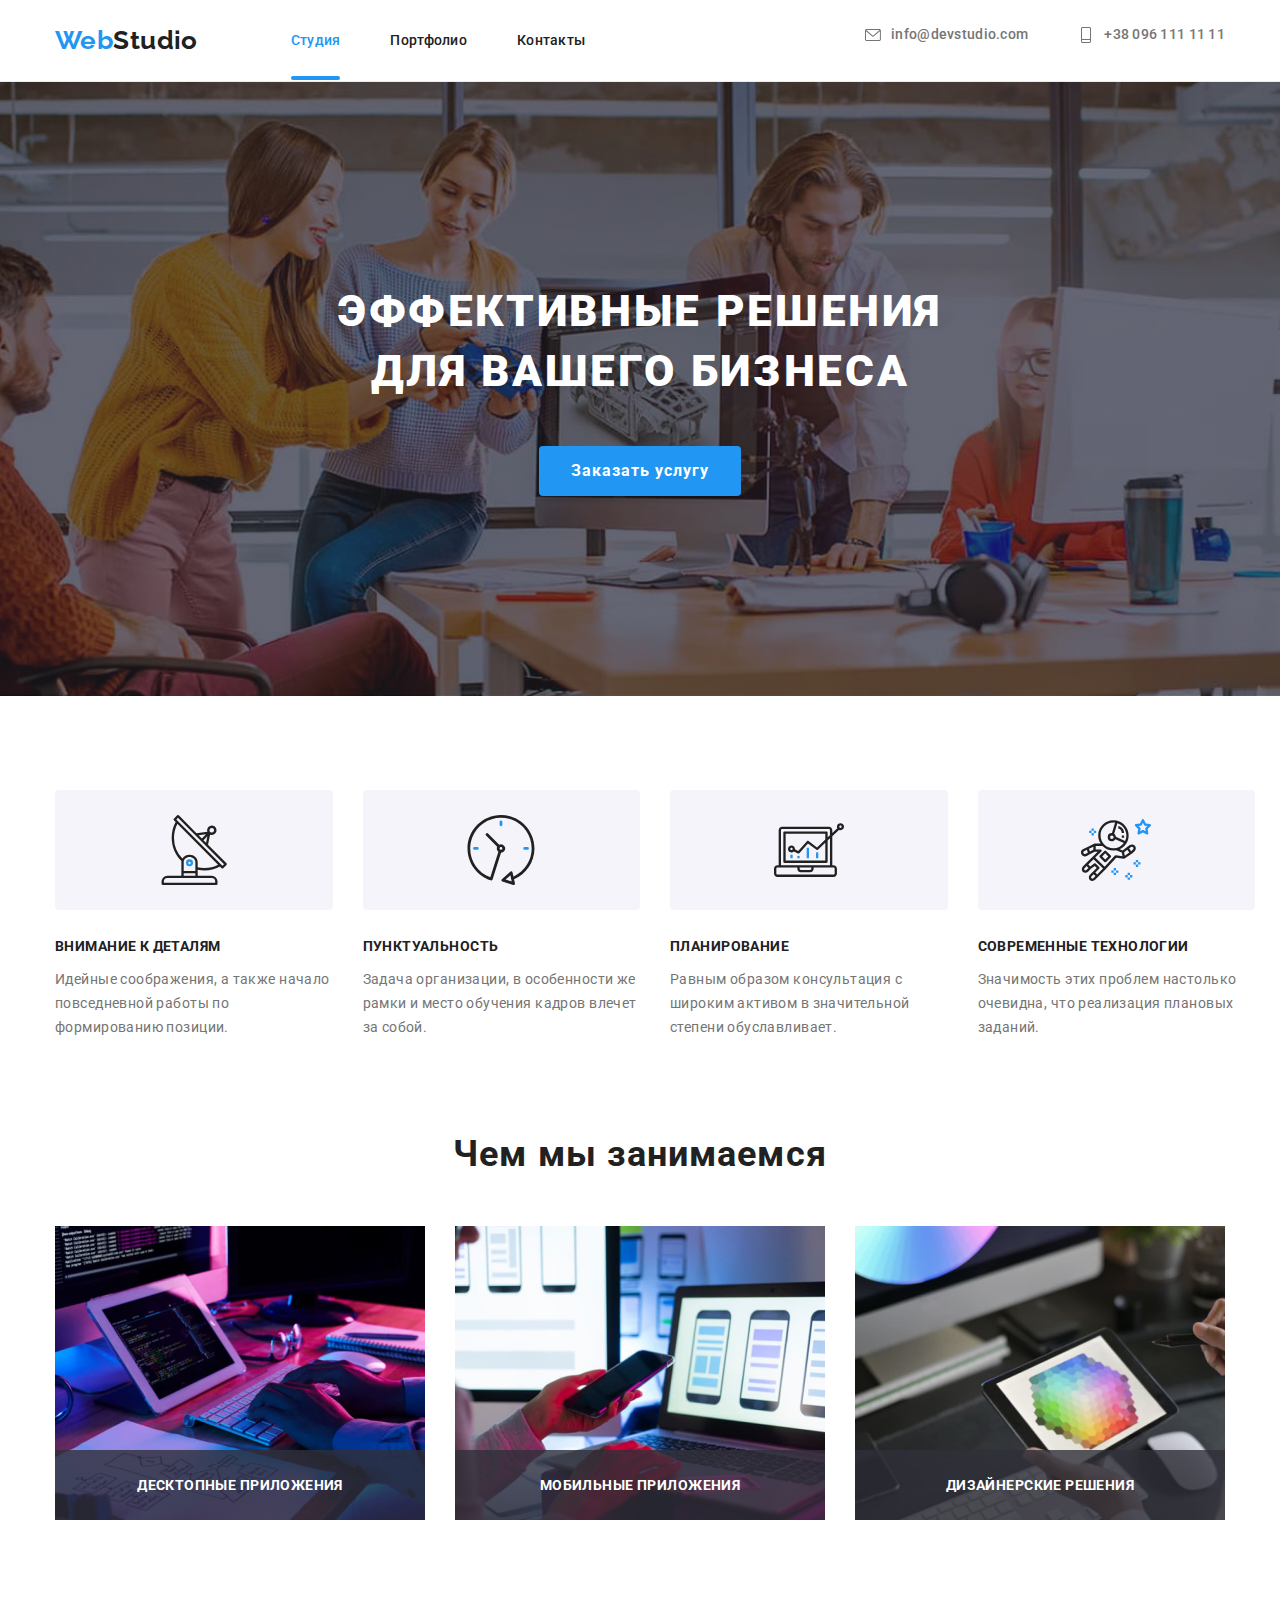
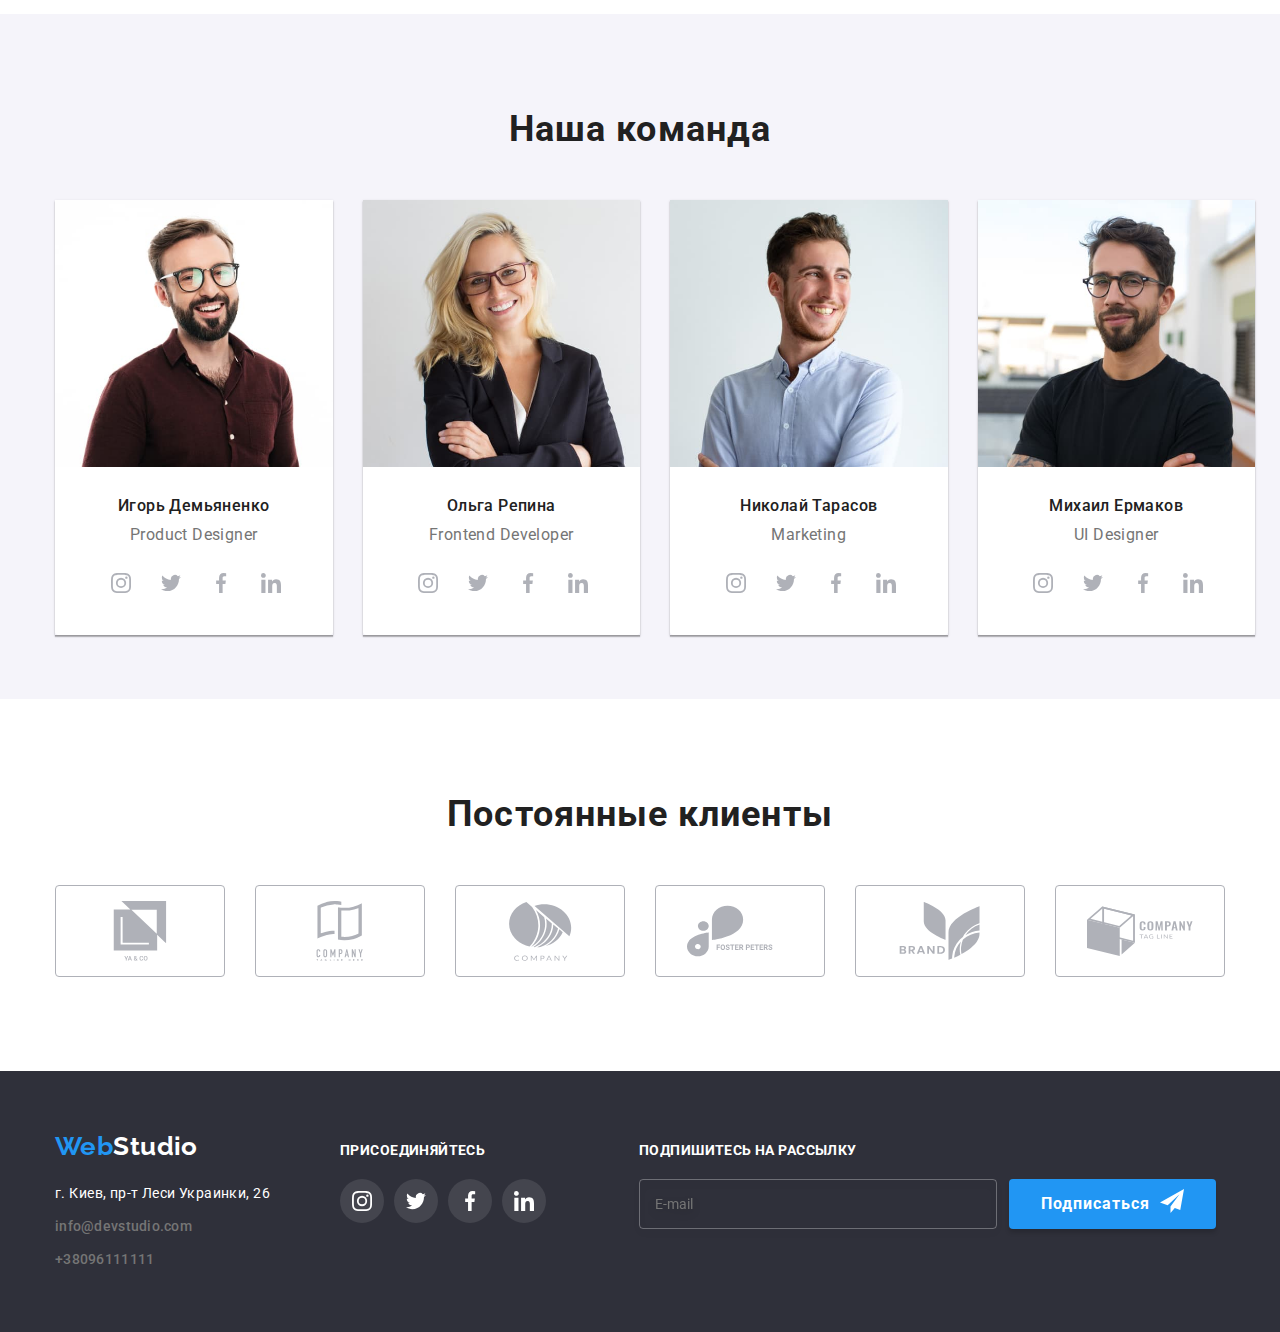
==== commit 8d732ae1: "123" ====
--- a/index.html
+++ b/index.html
@@ -1,564 +1,645 @@
 <!DOCTYPE html>
-<html lang="uk">
-  <head>
-    <meta charset="UTF-8" />
-    <meta http-equiv="X-UA-Compatible" content="IE=edge" />
-    <meta name="viewport" content="width=device-width, initial-scale=1.0" />
-    <title>ДЗ№7</title>
-    <link rel="preconnect" href="https://fonts.googleapis.com" />
-    <link rel="preconnect" href="https://fonts.gstatic.com" crossorigin />
+<html lang="ru">
+
+<head>
+    <meta charset="UTF-8">
+    <meta http-equiv="X-UA-Compatible" content="IE=edge">
+    <meta name="viewport" content="width=device-width, initial-scale=1.0">
+    <link rel="preconnect" href="https://fonts.googleapis.com">
+    <link rel="preconnect" href="https://fonts.gstatic.com" crossorigin>
     <link
-      href="https://fonts.googleapis.com/css2?family=Raleway:wght@700&family=Roboto:wght@400;500;700;900&display=swap"
-      rel="stylesheet"
-    />
-    <link
-      rel="stylesheet"
-      href="https://cdn.jsdelivr.net/npm/modern-normalize@1.1.0/modern-normalize.min.css"
-    />
-    <link rel="stylesheet" href="./css/main.min.css" />
-  </head>
-  <body>
-    <!-- HEDER-->
-    <header class="pages-header">
-      <div class="container page-header-container">
-        <a class="link pages-header__logo" href="./index.html"><span class="pages-header__logo-acsent">Web</span>Studio</a>
-        <nav>
-          <ul class="pages-header__menu list">
-            <li class="pages-header__item">
-              <a class="link pages-header__link pages-header__active" href="./index.html">Студія</a>
-            </li>
-            <li class="pages-header__item">
-              <a class="link pages-header__link" href="./portfolio.html">Портфоліо</a>
-            </li>
-            <li class="pages-header__item"><a class="link pages-header__link" href="#contact">Контакти</a></li>
-          </ul>
-        </nav>
-        <button type="button" class="mobile-menu-open" data-menu-open>
-          <svg class="mobile-menu-open-icon" width="40" height="40">
-            <use href="./images/modal-symbol1.svg#icon-burger"></use>
-          </svg>
-        </button>
-        <ul class="pages-header__contact-menu list">
-          <li class="pages-header__contact-item">
-            <a class="link pages-header__contact-mail" href="mailto:info@devstdio.com"
-              ><svg class="pages-header__icon-mail">
-                <use href="./images/symbol-def.svg#icon-envelope"></use></svg
-              >info@vevstudio.com</a
-            >
-          </li>
-          <li class="pages-header__contact-item">
-            <a class="link pages-header__contact-phone" href="tel:+380961111111"
-              ><svg class="pages-header__icon-tel">
-                <use href="./images/symbol-def.svg#icon-smartphone"></use></svg
-              >+38 096 111 11 11</a
-            >
-          </li>
-        </ul>
-      </div>
-      <div class="mobile-menu" data-menu>
-        <button class="mobile-menu__close-btn" data-menu-close>
-          <svg class="mobile-menu__close-icon" width="40" height="40">
-            <use href="./images/modal-symbol1.svg#icon-close"></use>
-          </svg>
-        </button>
-        <nav class="mobile-header">
-          <ul class="mobile-header__menu list">
-            <li class="mobile-header__item">
-              <a class="link mobile-header__link pages-header__active" href="./index.html">Студія</a>
-            </li>
-            <li class="mobile-header__item">
-              <a class="link mobile-header__link" href="./portfolio.html">Портфоліо</a>
-            </li>
-            <li class="mobile-header__item">
-              <a class="link mobile-header__link" href="#contact">Контакти</a></li>
-          </ul>
-        </nav>
-
-        <ul class="mobile-header__contact-menu list">
-          
-          <li class="mobile-header__contact-item">
-            <a class="link mobile-header__contact-phone" href="tel:+380961111111">+38 096 111 11 11</a
-            >
-          </li>
-          <li class="mobile-header__contact-item">
-            <a class="link mobile-header__contact-mail" href="mailto:info@devstdio.com"
-              >info@vevstudio.com</a
-            >
-          </li>
-        </ul>
+        href="https://fonts.googleapis.com/css2?family=Raleway:wght@700&family=Roboto:wght@400;500;700;900&display=swap"
+        rel="stylesheet">
+    <link rel="stylesheet"
+        href="https://cdnjs.cloudflare.com/ajax/libs/modern-normalize/1.1.0/modern-normalize.min.css">
+    <link rel="stylesheet" href="./css/styles.css">
+    <link rel="stylesheet" href="./css/main.css">
+    
+    
+    <title>WebStudio</title>
+</head>
+
+<body>
+    <!-------------------------------------------header  --------------------------------------------->
+    <header class="header">
+        <div class="container main-nav">
+            <nav class="navigation">
+                <a href="./index.html" class="logo"> <span class="web">Web</span><span class="studio">Studio</span> </a>
+                <ul class="list navigation__list">
+                    <li class="navigation__item"> 
+                        <a href="./index.html" class="navigation__link current">Студия</a> </li>
+                    <li class="navigation__item"> 
+                        <a href="./portfolio.html" class="navigation__link">Портфолио</a> </li>
+                    <li class="navigation__item"> 
+                        <a href="#" class="navigation__link">Контакты </a> </li>
+                </ul>
+            </nav>
+            
+<button type="button" class="open-menu-btn" open-menu-btn>
+    <svg class="menu">
+        <use href="./images/symbol-defs.svg#icon-menu"></use>
+    </svg>
+</button>
+
+            <div class="contact__list">
+
+                <a class="contact__link" href="mailto:info@devstudio.com">
+                    <svg class="contact__envelope">
+                        <use href="./images/sprite-svg.svg#icon-envelope"></use>
+                    </svg>info@devstudio.com
+                </a>
+
+                <a class="contact__link" href="tel:+380961111111">
+                    <svg class="contact__mobile">
+                        <use href="./images/sprite-svg.svg#icon-mobile"></use>
+                    </svg>+38 096 111 11 11
+                </a>
+            </div>
+            
+        </div>
+
+        <div class="mob-menu is-hidden"> 
+            <div class="mobile-container">
+                <div class="mobile-container__top">
+                    <button type="button" class="close-menu-btn" close-menu-btn>
+                        <svg class="modal-close-icon" width="12px" height="12px">
+                            <use href="./images/sprite-svg.svg#icon-close">
+                        </svg>
+                    </button>
+                    <ul class="list mob-menu__list">
+                        <li class="mob-menu__item">
+                            <a href="./index.html" class="mob-menu__link current">Студия</a>
+                        </li>
+                        <li class="mob-menu__item">
+                            <a href="./portfolio.html" class="mob-menu__link">Портфолио</a>
+                        </li>
+                        <li class="mob-menu__item">
+                            <a href="#" class="mob-menu__link">Контакты </a>
+                        </li>
+                    </ul>
+                </div>
+                <div class="mobile-container__bottom">
+                    <div class="mob-menu__contacts">
+                        <a class="mob-menu__phone" href="tel:+380961111111">
+                            +38 096 111 11 11
+                        </a>
+                        <a class="mob-menu__mail" href="mailto:info@devstudio.com">
+                            info@devstudio.com
+                        </a>
+                    
+                        <ul class="mobile-social-list">
+                            <li class="mobile-social-list__item">
+                        
+                                <a class=" mobile-social-list__link" href="#">Instagram
+                                </a>
+                                <div class="dash-between"></div>
+                        
+                            </li>
+                            <li class="mobile-social-list__item">
+                                <a class="mobile-social-list__link" href="#">Twitter
+                                </a>
+                                <div class="dash-between"></div>
+                            </li>
+                            <li class="mobile-social-list__item">
+                                <a class="mobile-social-list__link" href="#">Facebook
+                                </a>
+                                <div class="dash-between"></div>
+                            </li>
+                            <li class="mobile-social-list__item">
+                                <a class="mobile-social-list__link" href="#">
+                                    Linkedin
+                                </a>
+                            </li>
+                        </ul>
+                    </div>
+                </div>
+
+                
+            </div>
+        </div>
+    </header>
+
+    <!-- main -->
+    <main>
+        <!------------------------------------------ Hero --------------------------------------------------------->
+        <section class="hero section">
+            <div class="container">
+                <h1 class="hero__title">Эффективные решения для вашего бизнеса</h1>
+                <button type="button"  class="hero__button" data-modal-open >Заказать услугу</button>
+            </div>
+        </section>
+
+        <section class="advantages section">
+            <!-- заголовок h2 скрыть -->
+            <div class="container">
+                <h2 class="visually-hidden">Наши преимущества</h2>
+                <ul class="list advantages">
+                    <li class="advantages__item">
+                        <div class="advantages__thumb">
+                            <svg class="advantages__icon">
+                                <use href="./images/sprite-svg.svg#icon-satelite"></use>
+                            </svg>
+                        </div>
+                        <h3 class="advantages__title">Внимание к деталям</h3>
+                        <p class="advantages__description">Идейные соображения, а также начало повседневной работы по
+                            формированию
+                            позиции.</p>
+                    </li>
+                    <li class="advantages__item">
+                        <div class="advantages__thumb">
+                            <svg class="advantages__icon">
+                                <use href="./images/sprite-svg.svg#icon-clock"></use>
+                            </svg>
+                        </div>
+                        <h3 class="advantages__title">Пунктуальность</h3>
+                        <p class="advantages__description">
+                            Задача организации, в особенности же рамки и место обучения кадров влечет за собой.
+                        </p>
+                    </li>
+                    <li class="advantages__item">
+                        <div class="advantages__thumb">
+                            <svg class="advantages__icon">
+                                <use href="./images/sprite-svg.svg#icon-pc"></use>
+                            </svg>
+                        </div>
+                        <h3 class="advantages__title">Планирование</h3>
+                        <p class="advantages__description">
+                            Равным образом консультация с широким активом в значительной степени обуславливает.
+                        </p>
+                    </li>
+                    <li class="advantages__item">
+                        <div class="advantages__thumb">
+                            <svg class="advantages__icon">
+                                <use href="./images/sprite-svg.svg#icon-spaceman"></use>
+                            </svg>
+                        </div>
+                        <h3 class="advantages__title">Современные технологии</h3>
+                        <p class="advantages__description">Значимость этих проблем настолько очевидна, что реализация
+                            плановых заданий.
+                        </p>
+                    </li>
+                </ul>
+            </div>
+        </section>
+        <!------------------------------------------- Activities --------------------------------------------------->
+        <section class="activities section">
+            <div class="container">
+                <h2 class="activities__title">Чем мы занимаемся</h2>
+                <ul class="list activities__list">
+                    <li class="activities__item">
+                        <div class="activities__item-wrap">
+                            <picture>
+                                <source 
+                                srcset="./images/adaptive/activities/box-1-2x.jpg 2x,"
+                                media="(min-width: 1200px)">
+                                <img src="./images/box-1.jpg" alt="coding" />
+                            
+                            </picture>
+                            
+                            <p class="activities__text">десктопные приложения</p>
+                        </div>
+                        
+                    </li>
+                    <li class="activities__item">
+                        <div class="activities__item-wrap">
+                            <picture>
+                                <source 
+                                srcset="./images/adaptive/activities/box-2-2x.jpg 2x,"
+                                media="(min-width: 1200px)">
+                                <img src="./images/box-2.jpg" alt="mobile-app" />
+                            
+                            </picture>
+                            
+                            <p class="activities__text">мобильные приложения</p>
+                        </div>
+                        
+                    </li>
+                    <li class="activities__item">
+                        <div class="activities__item-wrap">
+                            <picture>
+                                <source 
+                                srcset="./images/adaptive/activities/box-3-2x.jpg 2x,"
+                                media="(min-width: 1200px)">
+                                <img src="./images/box-3.jpg" alt="tablet" />
+                            
+                            </picture>
+                            
+                            <p class="activities__text">дизайнерские решения</p>
+                        </div>
+                        
+                    </li>
+                </ul>
+            </div>
+        </section>
+        <!------------------------------------------- Our Team ----------------------------------------------------->
+
+        <section class="team section">
+            <div class="container">
+                <h2 class="team__title">Наша команда</h2>
+                <ul class="list team__list">
+                    <li class="team__item">
+                        <picture>
+                            <source 
+                            srcset="./images/adaptive/team/team-card-1-2x.jpg 2x"
+                            media="(min-width: 1200px)">
+                            <source 
+                            srcset="./images/adaptive/team/team-card-1-1x-tablet.jpg 1x,
+                                    ./images/adaptive/team/team-card-1-2x-tablet.jpg 2x"
+                            media="(min-width: 768px)">
+                            <source 
+                            srcset="./images/adaptive/team/team-card-1-1x-mobile.jpg 1x,
+                                    ./images/adaptive/team/team-card-1-1x-mobile.jpg 2x" 
+                            media="(min-width: 480px)">
+                            <img src="./images/teamcard-1.jpg" alt="man-in-glasses" />
+                        </picture>
+                        
+                        <div class="team__card">
+                            <h3 class="team__name">Игорь Демьяненко</h3>
+                            <p class="team__position">Product Designer</p>
+                            <ul class="social-list">
+                                <li class="social-list__item">
+                                    <a class="social-list__link" href="#">
+                                        <svg class="social-list__icon">
+                                            <use href="./images/sprite-svg.svg#icon-instagram"></use>
+                                        </svg>
+                                    </a>
+                                </li>
+                                <li class="social-list__item">
+                                    <a class="social-list__link" href="#">
+                                        <svg class="social-list__icon">
+                                            <use href="./images/sprite-svg.svg#icon-twitter"></use>
+                                        </svg>
+                                    </a>
+                                </li>
+                                <li class="social-list__item">
+                                    <a class="social-list__link" href="#">
+                                        <svg class="social-list__icon">
+                                            <use href="./images/sprite-svg.svg#icon-facebook"></use>
+                                        </svg>
+                                    </a>
+                                </li>
+                                <li class="social-list__item">
+                                    <a class="social-list__link" href="#">
+                                        <svg class="social-list__icon">
+                                            <use href="./images/sprite-svg.svg#icon-linkedin"></use>
+                                        </svg>
+                                    </a>
+                                </li>
+                            </ul>
+                        </div>
+
+                    </li>
+                    <li class="team__item">
+                        <picture>
+                            <source 
+                            srcset="./images/adaptive/team/team-card-2-2x.jpg 2x"
+                            media="(min-width: 1200px)">
+                            <source 
+                            srcset="./images/adaptive/team/team-card-2-1x-tablet.jpg 1x,
+                                    ./images/adaptive/team/team-card-2-2x-tablet.jpg 2x"
+                            media="(min-width: 768px)">
+                            <source 
+                            srcset="./images/adaptive/team/team-card-2-1x-mobile.jpg 1x,
+                                    ./images/adaptive/team/team-card-2-1x-mobile.jpg 2x" 
+                            media="(min-width: 480px)">
+                            <img src="./images/teamcard-2.jpg" alt="blonde-girl"  />
+                        </picture>
+                        
+                        <div class="team__card">
+                            <h3 class="team__name"> Ольга Репина</h3>
+                            <p class="team__position">Frontend Developer </p>
+                            <ul class="social-list">
+                                <li class="social-list__item">
+                                    <a class="social-list__link" href="#">
+                                        <svg class="social-list__icon">
+                                            <use href="./images/sprite-svg.svg#icon-instagram"></use>
+                                        </svg>
+                                    </a>
+                                </li>
+                                <li class="social-list__item">
+                                    <a class="social-list__link" href="#">
+                                        <svg class="social-list__icon">
+                                            <use href="./images/sprite-svg.svg#icon-twitter"></use>
+                                        </svg>
+                                    </a>
+                                </li>
+                                <li class="social-list__item">
+                                    <a class="social-list__link" href="#">
+                                        <svg class="social-list__icon">
+                                            <use href="./images/sprite-svg.svg#icon-facebook"></use>
+                                        </svg>
+                                    </a>
+                                </li>
+                                <li class="social-list__item">
+                                    <a class="social-list__link" href="#">
+                                        <svg class="social-list__icon">
+                                            <use href="./images/sprite-svg.svg#icon-linkedin"></use>
+                                        </svg>
+                                    </a>
+                                </li>
+                            </ul>
+                        </div>
+
+                    </li>
+                    <li class="team__item">
+                        <picture>
+                            <source 
+                            srcset="./images/adaptive/team/team-card-3-2x.jpg 2x"
+                            media="(min-width: 1200px)">
+                            <source 
+                            srcset="./images/adaptive/team/team-card-3-1x-tablet.jpg 1x,
+                                    ./images/adaptive/team/team-card-3-2x-tablet.jpg 2x"
+                            media="(min-width: 768px)">
+                            <source 
+                            srcset="./images/adaptive/team/team-card-3-1x-mobile.jpg 1x,
+                                    ./images/adaptive/team/team-card-3-1x-mobile.jpg 2x" 
+                            media="(min-width: 480px)">
+                            <img src="./images/teamcard-3.jpg" alt="smiling-man"  />
+                        </picture>
+                        
+                        <div class="team__card">
+                            <h3 class="team__name">Николай Тарасов</h3>
+                            <p class="team__position"> Marketing</p>
+                            <ul class="social-list">
+                                <li class="social-list__item">
+                                    <a class="social-list__link" href="#">
+                                        <svg class="social-list__icon">
+                                            <use href="./images/sprite-svg.svg#icon-instagram"></use>
+                                        </svg>
+                                    </a>
+                                </li>
+                                <li class="social-list__item">
+                                    <a class="social-list__link" href="#">
+                                        <svg class="social-list__icon">
+                                            <use href="./images/sprite-svg.svg#icon-twitter"></use>
+                                        </svg>
+                                    </a>
+                                </li>
+                                <li class="social-list__item">
+                                    <a class="social-list__link" href="#">
+                                        <svg class="social-list__icon">
+                                            <use href="./images/sprite-svg.svg#icon-facebook"></use>
+                                        </svg>
+                                    </a>
+                                </li>
+                                <li class="social-list__item">
+                                    <a class="social-list__link" href="#">
+                                        <svg class="social-list__icon">
+                                            <use href="./images/sprite-svg.svg#icon-linkedin"></use>
+                                        </svg>
+                                    </a>
+                                </li>
+                            </ul>
+                        </div>
+
+                    </li>
+                    <li class="team__item">
+                        <picture>
+                            <source 
+                            srcset="./images/adaptive/team/team-card-4-2x.jpg 2x"
+                            media="(min-width: 1200px)">
+                            <source 
+                            srcset="./images/adaptive/team/team-card-4-1x-tablet.jpg 1x,
+                                    ./images/adaptive/team/team-card-4-2x-tablet.jpg 2x"
+                            media="(min-width: 768px)">
+                            <source 
+                            srcset="./images/adaptive/team/team-card-4-1x-mobile.jpg 1x,
+                                    ./images/adaptive/team/team-card-4-1x-mobile.jpg 2x" 
+                            media="(min-width: 480px)">
+                            <img src="./images/teamcard-4.jpg" alt="smiling-man"  />
+                        </picture>
+                        
+                        <div class="team__card">
+                            <h3 class="team__name">Михаил Ермаков</h3>
+                            <p class="team__position"> UI Designer</p>
+                            <ul class="social-list">
+                                <li class="social-list__item">
+                                    <a class="social-list__link" href="#">
+                                        <svg class="social-list__icon">
+                                            <use href="./images/sprite-svg.svg#icon-instagram"></use>
+                                        </svg>
+                                    </a>
+                                </li>
+                                <li class="social-list__item">
+                                    <a class="social-list__link" href="#">
+                                        <svg class="social-list__icon">
+                                            <use href="./images/sprite-svg.svg#icon-twitter"></use>
+                                        </svg>
+                                    </a>
+                                </li>
+                                <li class="social-list__item">
+                                    <a class="social-list__link" href="#">
+                                        <svg class="social-list__icon">
+                                            <use href="./images/sprite-svg.svg#icon-facebook"></use>
+                                        </svg>
+                                    </a>
+                                </li>
+                                <li class="social-list__item">
+                                    <a class="social-list__link" href="#">
+                                        <svg class="social-list__icon">
+                                            <use href="./images/sprite-svg.svg#icon-linkedin"></use>
+                                        </svg>
+                                    </a>
+                                </li>
+                            </ul>
+                        </div>
+
+                    </li>
+                </ul>
+            </div>
+        </section>
+<!---------------------------------------------------- Clients ----------------------------------------------------->
+        <section class="clients section">
+            <div class="container">
+                <h2 class="clients-title">Постоянные клиенты</h2>
+                <ul class="clients__list">
+                    <li class="clients__item">
+                        <a class="clients__link" href="#">
+                        <svg class="clients__icon">
+                            <use href="./images/sprite-svg.svg#icon-client-1"></use>
+                        </svg>
+                        </a>
+                    </li>
+                    <li class="clients__item">
+                        <a class="clients__link" href="#"><svg class="clients__icon">
+                                <use href="./images/sprite-svg.svg#icon-client-2"></use>
+                            </svg>
+
+                        </a>
+                    </li>
+                    <li class="clients__item">
+                        <a class="clients__link" href="#"><svg class="clients__icon">
+                                <use href="./images/sprite-svg.svg#icon-client-3"></use>
+                            </svg>
+
+                        </a>
+                    </li>
+                    <li class="clients__item">
+                        <a class="clients__link" href="#"><svg class="clients__icon">
+                                <use href="./images/sprite-svg.svg#icon-client-4"></use>
+                            </svg>
+
+                        </a>
+                    </li>
+                    <li class="clients__item">
+                        <a class="clients__link" href="#"><svg class="clients__icon">
+                                <use href="./images/sprite-svg.svg#icon-client-5"></use>
+                            </svg>
+
+                        </a>
+                    </li>
+                    <li class="clients__item">
+                        <a class="clients__link" href="#"><svg class="clients__icon">
+                                <use href="./images/sprite-svg.svg#icon-client-6"></use>
+                            </svg>
+
+                        </a>
+                    </li>
+                </ul>
+            </div>
+        </section>
+
+    </main>
+    <!------------------------------------------------ footer  ----------------------------------------------------->
+    <footer class="footer-main">
+        <div class="container footer">
+            
+                <div class="footer-top">
+                    <div class="footer-left">
+                        <a href="./index.html" class="logo-link-bottom"> <span class="web-bottom">Web</span><span class="studio-bottom">Studio</span> </a>
+                    
+                        <address>
+                            <ul class="list">
+                                <li class="address-item"><a href="https://goo.gl/maps/nnkkmyrKH8PEDYPt6" target="_blank"
+                                        rel="nofollow noopener" class="contact-link route">г. Киев, пр-т Леси Украинки, 26</a>
+                                </li>
+                                <li class="address-item"><a href="mailto:info@devstudio.com"
+                                        class="contact-link-bottom">info@devstudio.com</a>
+                                </li>
+                                <li class="address-item"><a href="tel:+380961111111" class="contact-link-bottom">+38096111111</a></li>
+                            </ul>
+                        </address>
+                    </div>
+                    <div class="footer-center">
+                        <p class="invite-title">присоединяйтесь </p>
+                        <ul class="social__list-footer">
+                            <li class="social__item">
+                                <a class="social__link" href="#">
+                                    <svg class="social__icon">
+                                        <use href="./images/sprite-svg.svg#icon-instagram-footer"></use>
+                                    </svg> </a>
+                            </li>
+                            <li class="social__item">
+                                <a class="social__link" href="#">
+                                    <svg class="social__icon">
+                                        <use href="./images/sprite-svg.svg#icon-twitter-footer"></use>
+                                    </svg> </a>
+                            </li>
+                            <li class="social__item">
+                                <a class="social__link" href="#">
+                                    <svg class="social__icon">
+                                        <use href="./images/sprite-svg.svg#icon-facebook-footer"></use>
+                                    </svg> </a>
+                            </li>
+                            <li class="social__item">
+                                <a class="social__link" href="#">
+                                    <svg class="social__icon">
+                                        <use href="./images/sprite-svg.svg#icon-linkedin-footer"></use>
+                                    </svg> </a>
+                            </li>
+                        </ul>
+                    
+                    </div>
+                </div>
+                <div class="footer-right">
+                    <p class="subscribe-title">подпишитесь на рассылку</p>
+                    <form class="subscribe-form" >
+                        <input  type="email" name="email" class="subscribe-input" placeholder="E-mail" required>
+                        <button type="submit" class="subscribe-button">Подписаться 
+                            <svg class="subscribe-icon">
+                            <use href="./images/symbol-defs.svg#icon-icon-send"></use>
+                            </svg>
+                        </button>
+                    </form>
+                    
+                </div>
+                
+                
+                
+            
+            
+
+        </div>
+
+    </footer>
+
+    <div class="backdrop is-hidden" data-modal>
+        <div class="modal">
+            <button type="button" class="modal-close" data-modal-close >
+                <svg class="modal-close-icon" width="12px" height="12px">
+                    <use href="./images/sprite-svg.svg#icon-close">
+                </svg>
+            </button>
+            <p class="modal-title">Оставьте свои данные, мы вам перезвоним</p>
+            <form autocomplete="off">
+                <div class="modal-field">
+                    <label for="name" class="modal-label">Имя</label>
+                    <div class="modal-input-wrap">
+                        <input class="modal-input" type="text" name="name" id="name" required>
+                        <svg class="modal-icon" height="14px" width="14px">
+                            <use href="./images/symbol-defs.svg#icon-person"></use>
+                        </svg>
+                    </div>
+                </div>
+                <div class="modal-field">
+                    <label for="tel" class="modal-label">Телефон</label>
+                    <div class="modal-input-wrap">
+                        <input class="modal-input" type="tel" name="tel" id="tel" required>
+                        <svg class="modal-icon" height="18px" width="18px">
+                            <use href="./images/symbol-defs.svg#icon-phone-black"></use>
+                        </svg>
+                    </div>
+                    
+                </div>
+                <div class="modal-field">
+                    <label for="email" class="modal-label">Почта</label>
+                    <div class="modal-input-wrap">
+                        <input class="modal-input" type="email" name="email" id="email" required>
+                        <svg class="modal-icon" height="18px" width="18px">
+                            <use href="./images/symbol-defs.svg#icon-email-black" ></use>
+                        </svg>
+                    </div>
+                </div>
+
+                <div class="modal-textarea">
+                    <label for="comment" class="modal-label">Комментарий</label>
+                    <textarea class="modal-textarea-input modal-input" name="comment" id="comment"  rows="10" placeholder="Введите текст"></textarea>
+                </div>
+                <div class="modal-checkbox">
+                    <input 
+                    type="checkbox" 
+                    name="policy" 
+                    id="policy"
+                    class="modal-check visually-hidden">
+                    <label for="policy" class="modal-label-check"> 
+                        <span class="modal-label-item">
+                            <svg class="modal-check-icon" width="11" height="8">
+                                <use href="./images/symbol-defs.svg#icon-icon-check"></use>
+                            </svg>
+
+                        </span> Соглашаюсь с рассылкой и принимаю
+                        <span><a class="policy-link" href="#">Условия договора</a> </span></label>
+                </div>
+                
+
+                <button type="submit" class="modal-button">Отправить</button>
+            </form>
+        </div>
         
-        <ul class="mobile-social list">
-          <li class=" mobile-social__item"><a href="https://www.instagram.com" class=" link mobile-social__link">Instagramm</a></li>
-          <li class=" mobile-social__item"><a href="https://www.twitter.com" class=" link mobile-social__link">Twitter</a></li>
-          <li class=" mobile-social__item"><a href="https://www.facebook.com" class=" link mobile-social__link">Facebook</a></li>
-          <li class=" mobile-social__item"><a href="https://www.linkedin.com" class=" link mobile-social__link">Linkedin</a></li>
-        </ul>
-
-      </div>
-
-    </header>
-    
-    <main>
-      <!--HERO-->
-      <!-- <section class="hero bgd-img">
-        <div class="container">
-          <h1 class="hero-text">Ефективне рішення для вашого бізнесу</h1>
-          <button class="hero-btn" name="button" data-modal-open>Замовити послугу</button>
-        </div>
-      </section> -->
-
-      <!--Benefits-->
-
-      <!-- <section class="list-of-benefits">
-        <div class="container">
-          <h2 class="visually-hidden">Наші переваги</h2>
-          <ul class="list list-of-benefits__list">
-            <li class="list-of-benefits__item list-of-benefits__img list-of-benefits__icon-antenna">
-              <h3 class="benefits__topic">Увага до деталей</h3>
-              <p class="benefits__rubric">
-                Ідейні міркування, і навіть початок повсякденної роботи з формування позиції.
-              </p>
-            </li>
-            <li class="list-of-benefits__item list-of-benefits__img list-of-benefits__icon-clock">
-              <h3 class="benefits__topic">Пунктуальність</h3>
-              <p class="benefits__rubric">
-                Завдання організації, особливо рамки і місце навчання кадрів тягне у себе.
-              </p>
-            </li>
-            <li class="list-of-benefits__item list-of-benefits__img list-of-benefits__icon-diaram">
-              <h3 class="benefits__topic">Планування</h3>
-              <p class="benefits__rubric">Так само консультація з широким активом значною мірою зумовлює.</p>
-            </li>
-            <li class="list-of-benefits__item list-of-benefits__img list-of-benefits__icon-astronaut">
-              <h3 class="benefits__topic">Сучасні технології</h3>
-              <p class="benefits__rubric">
-                Значимість цих проблем настільки очевидна, що реалізація планових завдань.
-              </p>
-            </li>
-          </ul>
-        </div>
-      </section> -->
-
-      <!--Studies-->
-
-      <!-- <section class="doing">
-        <div class="container">
-          <h2 class="doing-top">Чим ми займаємося</h2>
-
-          <ul class="list doing__set">
-            <li class="doing__item">
-              <a class="stud" href="#">
-                <img
-                  class="stud__img"
-                  src="./images/work-for-pc.jpg"
-                  alt="work for pc"
-                  width="370"
-                  height="294"
-                />
-                <p class="stud__text">десктопрні додатки</p>
-              </a>
-            </li>
-
-            <li class="doing__item">
-              <a class="stud" href="#">
-                <img
-                  class="stud__img"
-                  src="./images/laptop-work.jpg"
-                  alt="laptop work"
-                  width="370"
-                  height="294"
-                />
-                <p class="stud__text">мобільні додатки</p>
-              </a>
-            </li>
-
-            <li class="doing__item">
-              <a class="stud" href="#">
-                <img
-                  class="stud__img"
-                  src="./images/work-on-a-tablet.jpg"
-                  alt="work on a tablet"
-                  width="370"
-                  height="294"
-                />
-                <p class="stud__text">дизайнерські рішення</p>
-              </a>
-            </li>
-          </ul>
-        </div>
-      </section> -->
-
-      
-      <!--Team-->
-      
-      <!-- <section class="perfuse">
-        <div class="container">
-          <h2 class="perfuse__top">Наша команда</h2>
-          <ul class="list perfuse__box">
-            <li class="perfuse__item">
-              <img
-                src="./images/igor-demyanenki.jpg"
-                alt="Ігор Дем'яненко"
-                width="270"
-                height="260"
-              />
-              <div class="team">
-                <h3 class="team__names">Ігор Демь'яненко</h3>
-                <p class="team__prof">Product Desinger</p>
-                <ul class="team__links">
-                  <li class="list team__item">
-                    <a href="https://www.instagram.com" class="social">
-                      <svg class="social__item">
-                        <use href="./images/symbol-def.svg#icon-instagram"></use>
-                      </svg>
-                    </a>
-                  </li>
-                  <li class="list team__item">
-                    <a href="https://www.twitter.com" class="social">
-                      <svg class="social__item">
-                        <use href="./images/symbol-def.svg#icon-twitter"></use>
-                      </svg>
-                    </a>
-                  </li>
-                  <li class="list team__item">
-                    <a href="https://www.facebook.com" class="social">
-                      <svg class="social__item">
-                        <use href="./images/symbol-def.svg#icon-facebook"></use>
-                      </svg>
-                    </a>
-                  </li>
-                  <li class="list team__item">
-                    <a href="https://www.linkedin.com" class="social">
-                      <svg class="social__item">
-                        <use href="./images/symbol-def.svg#icon-linkedin"></use>
-                      </svg>
-                    </a>
-                  </li>
-                </ul>
-              </div>
-            </li>
-            <li class="perfuse__item">
-              <img src="./images/olga-repina.jpg" alt="Ольга Рєпіна" width="270" height="260" />
-              <div class="team">
-                <h3 class="team__names">Ольга Рєпіна</h3>
-                <p class="team__prof">Frontend Developer</p>
-                <ul class="team__links">
-                  <li class="list team__item">
-                    <a href="https://www.instagram.com" class="social">
-                      <svg class="social__item">
-                        <use href="./images/symbol-def.svg#icon-instagram"></use>
-                      </svg>
-                    </a>
-                  </li>
-                  <li class="list team__item">
-                    <a href="https://www.twitter.com" class="social">
-                      <svg class="social__item">
-                        <use href="./images/symbol-def.svg#icon-twitter"></use>
-                      </svg>
-                    </a>
-                  </li>
-                  <li class="list team__item">
-                    <a href="https://www.facebook.com" class="social">
-                      <svg class="social__item">
-                        <use href="./images/symbol-def.svg#icon-facebook"></use>
-                      </svg>
-                    </a>
-                  </li>
-                  <li class="list team__item">
-                    <a href="https://www.linkedin.com" class="social">
-                      <svg class="social__item">
-                        <use href="./images/symbol-def.svg#icon-linkedin"></use>
-                      </svg>
-                    </a>
-                  </li>
-                </ul>
-              </div>
-            </li>
-            <li class="perfuse__item">
-              <img
-                src="./images/nikolay-tarasov.jpg"
-                alt="Микола Тарасов"
-                width="270"
-                height="260"
-              />
-              <div class="team">
-                <h3 class="team__names">Микола Тарасов</h3>
-                <p class="team__prof">Marketing</p>
-                <ul class="team__links">
-                  <li class="list team__item">
-                    <a href="https://www.instagram.com" class="social">
-                      <svg class="social__item">
-                        <use href="./images/symbol-def.svg#icon-instagram"></use>
-                      </svg>
-                    </a>
-                  </li>
-                  <li class="list team__item">
-                    <a href="https://www.twitter.com" class="social">
-                      <svg class="social__item">
-                        <use href="./images/symbol-def.svg#icon-twitter"></use>
-                      </svg>
-                    </a>
-                  </li>
-                  <li class="list team__item">
-                    <a href="https://www.facebook.com" class="social">
-                      <svg class="social__item">
-                        <use href="./images/symbol-def.svg#icon-facebook"></use>
-                      </svg>
-                    </a>
-                  </li>
-                  <li class="list team__item">
-                    <a href="https://www.linkedin.com" class="social">
-                      <svg class="social__item">
-                        <use href="./images/symbol-def.svg#icon-linkedin"></use>
-                      </svg>
-                    </a>
-                  </li>
-                </ul>
-              </div>
-            </li>
-            
-            <li class="perfuse__item">
-              <img
-                src="./images/michail-ermakov.jpg"
-                alt="Михайло Єрмаков"
-                width="270"
-                height="260"
-              />
-              <div class="team">
-                <h3 class="team-names">Михайло Єрмаков</h3>
-                <p class="team__prof">UI Designer</p>
-                <ul class="team__links">
-                  <li class="list team__item">
-                    <a href="https://www.instagram.com" class="social">
-                      <svg class="social__item">
-                        <use href="./images/symbol-def.svg#icon-instagram"></use>
-                      </svg>
-                    </a>
-                  </li>
-                  <li class="list team__item">
-                    <a href="https://www.twitter.com" class="social">
-                      <svg class="social__item">
-                        <use href="./images/symbol-def.svg#icon-twitter"></use>
-                      </svg>
-                    </a>
-                  </li>
-                  <li class="list team__item">
-                    <a href="https://www.facebook.com" class="social">
-                      <svg class="social__item">
-                        <use href="./images/symbol-def.svg#icon-facebook"></use>
-                      </svg>
-                    </a>
-                  </li>
-                  <li class="list team__item">
-                    <a href="https://www.linkedin.com" class="social">
-                      <svg class="social__item">
-                        <use href="./images/symbol-def.svg#icon-linkedin"></use>
-                      </svg>
-                    </a>
-                  </li>
-                </ul>
-              </div>
-            </li>
-          </ul>
-        </div>
-      </section> -->
-
-
-
-      <!-- <section class="customer">
-        <div class="container">
-          <h2 class="customer__title">Постійні клієнти</h2>
-          <ul class="list customer__list">
-            <li class="customer__item">
-              <a href="#" class="customer-link__btn">
-                <svg class="customer-link__logo">
-                  <use href="./images/symbol-def.svg#icon-yaco"></use>
-                </svg>
-              </a>
-            </li>
-
-            <li class="customer__item">
-              <a href="#" class="customer-link__btn">
-                <svg class="customer-link__logo">
-                  <use href="./images/symbol-def.svg#icon-companytaglinehere"></use>
-                </svg>
-              </a>
-            </li>
-            <li class="customer__item">
-              <a href="#" class="customer-link__btn">
-                <svg class="customer-link__logo">
-                  <use href="./images/symbol-def.svg#icon-company"></use>
-                </svg>
-              </a>
-            </li>
-            <li class="customer__item">
-              <a href="#" class="customer-link__btn">
-                <svg class="customer-link__logo">
-                  <use href="./images/symbol-def.svg#icon-fosterpeters"></use>
-                </svg>
-              </a>
-            </li>
-            <li class="customer__item">
-              <a href="#" class="customer-link__btn">
-                <svg class="customer-link__logo">
-                  <use href="./images/symbol-def.svg#icon-brand"></use>
-                </svg>
-              </a>
-            </li>
-            <li class="customer__item">
-              <a href="#" class="customer-link__btn">
-                <svg class="customer-link__logo">
-                  <use href="./images/symbol-def.svg#icon-companytagline"></use>
-                </svg>
-              </a>
-            </li>
-          </ul>
-        </div>
-      </section>
-    </main> -->
-
-    <!--footer-->
-
-    <!-- <footer class="foot">
-      <div class="container footer">
-        <div>
-          <a class="link logo-footer" href="./index.html">
-            <span class="footer__acsent-logo">Web</span>Studio</a
-          >
-          <address class="footer__adress">
-            <ul class="list">
-              <li class="footer__info-size">
-                <a
-                  class="link maps"
-                  href="https://goo.gl/maps/6wFw4vnAE2UTVkqL7"
-                  target="_blank"
-                  rel="noopener noreferrer"
-                  >м. Київ, пр-т Лесі Українки, 26</a
-                >
-              </li>
-              <li class="footer__info-size">
-                <a id="contact" class="link contact-footer" href="mailto:info@example.com"
-                  >info@example.com</a
-                >
-              </li>
-              <li class="footer__info-size">
-                <a class="link contact-footer" href="tel:+380961111111">+38 096 111 11 11</a>
-              </li>
-            </ul>
-          </address>
-        </div>
-        <div class="footer-dark">
-          <p class="footer-dark__tex">приєднуйтесь</p>
-          <ul class="footer-dark__set">
-            <li class="list footer-dark__social-item">
-              <a href="https://www.twitter.com" class="social-footer">
-                <svg class="social-footer__item">
-                  <use href="./images/symbol-def.svg#icon-instagram"></use>
-                </svg>
-              </a>
-            </li>
-            <li class="list footer-dark__social-item">
-              <a href="https://www.twitter.com" class="social-footer">
-                <svg class="social-footer__item">
-                  <use href="./images/symbol-def.svg#icon-twitter"></use>
-                </svg>
-              </a>
-            </li>
-            <li class="list footer-dark__social-item">
-              <a href="https://www.twitter.com" class="social-footer">
-                <svg class="social-footer__item">
-                  <use href="./images/symbol-def.svg#icon-facebook"></use>
-                </svg>
-              </a>
-            </li>
-            <li class="list footer-dark__social-item">
-              <a href="https://www.twitter.com" class="social-footer">
-                <svg class="social-footer__item">
-                  <use href="./images/symbol-def.svg#icon-linkedin"></use>
-                </svg>
-              </a>
-            </li>
-          </ul>
-        </div>
-
-        <div class="subscrip">
-          <p class="subscrip__title">Підпишіться на розсилку</p>
-          <form class="subscrip__form" autocomplete="on">
-            <input class="subscrip__input" type="email" name="email" placeholder="E-mail" required />
-            <button type="submit" class="subscrip__btn">
-              Підписатися
-              <svg class="subscribe__icon" width="24" height="24">
-                <use href="./images/modal-symbol1.svg#icon-telegram"></use>
-              </svg>
-            </button>
-          </form>
-        </div>
-      </div>
-    </footer> -->
-
-
-    
-    <!-- <div class="backdrop is-hidden" data-modal>
-      <div class="modal">
-        <button class="modal__btn-close" type="button" data-modal-close>
-          <svg class="close-icon" width="18" height="18"></svg>
-        </button>
-
-          <p class="modal__header">Залиште свої дані, ми вам передзвонимо</p>
-          <form class="modal__js-speaker-form" autocomplete="off">
-            <div class="modal__form">
-              <label class="modal__text" for="name">Ім'я</label>
-              <input class="modal__type" type="text" name="name" id="name" />
-                <svg class="modal__svg">
-                  <use href="./images/modal-symbol1.svg#icon-name"></use>
-                </svg>
-            </div>
-
-            <div class="modal__form">
-              <label class="modal__text" for="tel">Телефон</label>
-              <input class="modal__type" type="tel" name="tel" id="tel" />
-                <svg class="modal__svg">
-                  <use href="./images/modal-symbol1.svg#icon-phone"></use>
-              </span>
-            </div>
-
-            <div class="modal__form">
-              <label class="modal__text" for="mail">Почта</label>
-              <input class="modal__type" type="email" name="mail" id="mail" />
-                <svg class="modal__svg">
-                  <use href="./images/modal-symbol1.svg#icon-mail"></use>
-              </span>
-            </div>
-
-            <div class="modal__texterea">
-              <label class="modal__text" for="comment">Коментар</label>
-              <textarea
-                class="comment__type"
-                name="comment"
-                id="comment"
-                placeholder="Введіть текст"
-              ></textarea>
-            </div>
-            <div class="modal__checkbox">
-              <input
-                type="checkbox"
-                name="pilicy"
-                id="policy"
-                class="modal__form-check visually-hidden"
-              />
-              <label class="modal__check" for="policy"
-                >Погоджуюся з розсилкою та приймаю
-                <a class="modal__link" href="#">Умови договору</a></label
-              >
-            </div>
-
-            <button class="modal__btn-type" type="submit">Відправити</button>
-          </form>
-        
-      </div>
-    </div> -->
-    <script src="./js/mobile-menu.js"></script>
-    <!-- <script src="./js/modal.js"></script> -->
-    <!-- <script src="./js/scan.js"></script> -->
-  </body>
-</html>
+    </div>
+
+    <script src="./js/modal.js"></script>
+    <script src="./js/mobile.js"></script>
+</body>
+
+</html>--- a/css/styles.css
+++ b/css/styles.css
@@ -0,0 +1,10 @@
+/* 
+.title {
+    margin-bottom: 50px;
+    font-weight: 700;
+    font-size: 36px;
+    line-height: 1.16;
+    letter-spacing: 0.03em;
+    text-align: center;
+}
+ */
--- a/css/main.css
+++ b/css/main.css
@@ -0,0 +1,1479 @@
+:root {
+  --primary-head-text: #212121;
+  --primary-bcg: #ffffff;
+  --secondary-text: #757575;
+  --accent-color: #2196F3;
+  --dark-bcg: #2F303A;
+  --hover-color: #188CE8;
+  --secondary-bcg: #E5E5E5;
+  --team-bcg: #F5F4FA;
+  --primary-font: "Roboto", sans-serif;
+  --logo-font: "Raleway", sans-serif;
+  --inner-border-color: ##EEEEEE;
+  --header-border-color: ##ECECEC;
+  --clients-color: #AFB1B8;
+}
+
+p,
+h1,
+h2,
+h3,
+h4,
+h5,
+h6 {
+  margin: 0;
+}
+
+ul {
+  margin: 0;
+  padding: 0;
+}
+
+img {
+  display: block;
+  width: 100%;
+  height: auto;
+}
+
+button {
+  cursor: pointer;
+  /* font-family: inherit; */
+}
+
+address {
+  font-style: normal;
+}
+
+/* body */
+body {
+  font-family: var(--primary-font);
+  color: var(--primary-head-text);
+  background-color: var(--primary-bcg);
+  font-size: 14px;
+  letter-spacing: 0.03em;
+}
+
+ul {
+  list-style: none;
+}
+
+a {
+  text-decoration: none;
+  /* display: block; */
+}
+
+button {
+  display: block;
+  cursor: pointer;
+  border: none;
+  border-radius: 4px;
+}
+
+.list {
+  font-style: normal;
+  margin: 0px;
+  padding: 0px;
+}
+
+.backdrop {
+  width: 100%;
+  height: 100%;
+  position: fixed;
+  top: 0;
+  left: 0;
+  background: rgba(0, 0, 0, 0.2);
+  transition: opacity 1000ms, visibility 1000ms;
+}
+
+.backdrop.is-hidden .modal {
+  transform: scale(1.5) translateX(100%);
+  transition: transform 1000ms;
+}
+
+.modal {
+  padding: 40px;
+  width: 300px;
+  min-height: 580px;
+  background-color: #FFFFFF;
+  box-shadow: 0px 1px 3px rgba(0, 0, 0, 0.12), 0px 1px 1px rgba(0, 0, 0, 0.14), 0px 2px 1px rgba(0, 0, 0, 0.2);
+  border-radius: 4px;
+  position: absolute;
+  top: 50%;
+  left: 50%;
+  transform: scale(1) translateX(100%);
+  transform: translate(-50%, -50%);
+  transition: transform 1000ms;
+}
+@media screen and (min-width: 768px) {
+  .modal {
+    width: 450px;
+  }
+}
+@media screen and (min-width: 1200px) {
+  .modal {
+    width: 528px;
+  }
+}
+
+.modal-close {
+  width: 30px;
+  height: 30px;
+  background: transparent;
+  border: 1px solid rgba(0, 0, 0, 0.1);
+  border-radius: 50%;
+  position: fixed;
+  top: 10px;
+  right: 10px;
+  padding: 0;
+  display: flex;
+  align-items: center;
+  justify-content: center;
+  transition-property: fill;
+  transition-duration: 250ms;
+  transition-timing-function: cubic-bezier(0.4, 0, 0.2, 1);
+}
+
+.is-hidden {
+  visibility: hidden;
+  opacity: 0;
+  pointer-events: none;
+}
+
+.modal-close:hover, .modal-close:focus {
+  fill: var(--hover-color);
+}
+
+.modal-title {
+  font-weight: 700;
+  font-size: 20px;
+  line-height: 1.5;
+  text-align: center;
+  letter-spacing: 0.03em;
+  color: var(--primary-head-text);
+  margin-bottom: 12px;
+}
+@media screen and (min-width: 1200px) {
+  .modal-title {
+    line-height: 1.15;
+  }
+}
+
+.modal-field {
+  display: flex;
+  flex-direction: column;
+  margin-bottom: 10px;
+  position: relative;
+  text-align: start;
+  transition: border-color 250ms cubic-bezier 0.4, 0, 0.2, 1;
+}
+
+.modal-field input {
+  border: 1px solid rgba(33, 33, 33, 0.2);
+  border-radius: 4px;
+  height: 40px;
+  outline-color: var(--accent-color);
+  width: 100%;
+}
+.modal-input:focus {
+  border-color: var(--accent-color);
+}
+
+.modal-label {
+  font-weight: 400;
+  font-size: 12px;
+  line-height: 1.16;
+  letter-spacing: 0.01em;
+  color: var(--secondary-text);
+  margin-bottom: 4px;
+}
+
+.modal-input {
+  transition-property: border-color;
+  transition-duration: 250ms;
+  transition-timing-function: cubic-bezier(0.4, 0, 0.2, 1);
+  cursor: pointer;
+  outline: none;
+}
+
+.modal-textarea {
+  display: flex;
+  flex-direction: column;
+  margin-bottom: 20px;
+}
+
+.modal-checkbox {
+  display: flex;
+  justify-content: center;
+  margin-bottom: 30px;
+}
+
+.modal-textarea-input {
+  resize: none;
+  width: 100%;
+  height: 120px;
+  resize: none;
+  padding: 12px 16px;
+  border: 1px solid rgba(33, 33, 33, 0.2);
+  border-radius: 4px;
+  outline-color: var(--accent-color);
+}
+.modal-textarea-input::placeholder {
+  font-size: 12px;
+  line-height: 1.16;
+  letter-spacing: 0.01em;
+  color: rgba(117, 117, 117, 0.5);
+}
+
+.policy-link {
+  text-decoration: underline;
+  color: var(--accent-color);
+}
+
+.modal-button {
+  background-color: var(--accent-color);
+  color: #FFFFFF;
+  font-weight: 700;
+  font-size: 16px;
+  line-height: 1.87;
+  letter-spacing: 0.06em;
+  display: block;
+  box-shadow: 0px 4px 4px rgba(0, 0, 0, 0.15);
+  border-radius: 4px;
+  margin: 0 auto;
+  padding: 10px 55px;
+}
+
+.modal-input-wrap {
+  position: relative;
+}
+
+.modal-icon {
+  position: absolute;
+  fill: currentColor;
+  left: 15px;
+  top: 50%;
+  transform: translateY(-50%);
+  transition-property: fill;
+  transition-duration: 250ms;
+  transition-timing-function: cubic-bezier(0.4, 0, 0.2, 1);
+}
+
+.modal-field:focus-within .modal-icon,
+.modal-field:hover .modal-icon {
+  fill: var(--hover-color);
+}
+
+.modal-field:focus-within .modal-input,
+.modal-field:hover .modal-input {
+  border: 1px solid var(--hover-color);
+}
+
+.modal-input:focus + .modal-icon {
+  fill: var(--accent-color);
+}
+
+.modal-label-check {
+  display: flex;
+  align-items: center;
+  font-size: 12px;
+  line-height: 1.16;
+  color: var(--secondary-text);
+  letter-spacing: 0.03em;
+}
+@media screen and (min-width: 1200px) {
+  .modal-label-check {
+    font-size: 14px;
+    line-height: 1.71;
+  }
+}
+
+.modal-label-item {
+  font-size: 12px;
+  line-height: 1.16;
+  width: 16px;
+  height: 15px;
+  border: 2px solid #000000;
+  border-radius: 2px;
+  display: flex;
+  align-items: center;
+  justify-content: center;
+  margin-right: 8px;
+  margin-left: auto;
+}
+@media screen and (min-width: 1200px) {
+  .modal-label-item {
+    font-size: 15px;
+    line-height: 1.71;
+  }
+}
+
+.modal-check:checked + .modal-label-check .modal-label-item {
+  background-color: var(--accent-color);
+  border: none;
+}
+
+.modal-check-icon {
+  fill: currentColor;
+}
+
+.visually-hidden {
+  position: absolute;
+  width: 1px;
+  height: 1px;
+  margin: -1px;
+  border: 0;
+  padding: 0;
+  white-space: nowrap;
+  clip-path: inset(100%);
+  clip: rect(0 0 0 0);
+  overflow: hidden;
+}
+
+.container {
+  width: 100%;
+  padding-left: 15px;
+  padding-right: 15px;
+  margin: 0 auto;
+}
+@media screen and (min-width: 480px) {
+  .container {
+    width: 480px;
+  }
+}
+@media screen and (min-width: 768px) {
+  .container {
+    width: 768px;
+  }
+}
+@media screen and (min-width: 1200px) {
+  .container {
+    width: 1200px;
+  }
+}
+
+.section {
+  padding: 60px 0;
+}
+@media screen and (min-width: 1200px) {
+  .section {
+    padding: 94px 0;
+  }
+}
+
+.header {
+  border-bottom: 1px solid #ececec;
+}
+
+.container.main-nav {
+  display: flex;
+  align-items: center;
+  justify-content: space-between;
+}
+
+/* logo */
+.logo {
+  color: var(--accent-color);
+  font-weight: 700;
+  font-size: 26px;
+  line-height: 1.19;
+  font-family: var(--logo-font);
+  margin-top: 16px;
+  margin-bottom: 16px;
+}
+
+.logo-link {
+  margin-bottom: 20px;
+  display: block;
+}
+
+.web {
+  color: var(--accent-color);
+  font-weight: 700;
+  font-size: 26px;
+  line-height: 1.19;
+  font-family: var(--logo-font);
+}
+
+.studio-bottom {
+  color: #ffffff;
+  font-weight: 700;
+  font-size: 26px;
+  line-height: 1.19;
+  font-family: var(--logo-font);
+}
+
+.studio {
+  color: var(--primary-head-text);
+}
+
+/* site nav */
+.navigation {
+  display: flex;
+  align-items: center;
+}
+
+.list.navigation__list {
+  display: flex;
+  margin-left: 93px;
+  position: relative;
+}
+
+.list .navigation__item {
+  margin-right: 50px;
+}
+
+.list .navigation__item:last-child {
+  margin-right: 0px;
+}
+
+.list .navigation__item {
+  display: block;
+  padding-top: 32px;
+  padding-bottom: 32px;
+}
+@media screen and (max-width: 767px) {
+  .list .navigation__item {
+    display: none;
+  }
+}
+
+.menu {
+  height: 24px;
+  width: 16px;
+  padding: 0;
+}
+
+.open-menu-btn {
+  margin-left: auto;
+  background-color: transparent;
+  transition-duration: 250ms;
+  transition-timing-function: cubic-bezier(0.4, 0, 0.2, 1);
+}
+@media screen and (min-width: 768px) {
+  .open-menu-btn {
+    display: none;
+  }
+}
+
+.close-menu-btn {
+  width: 30px;
+  height: 30px;
+  background: transparent;
+  border: 1px solid rgba(0, 0, 0, 0.1);
+  border-radius: 50%;
+  position: fixed;
+  top: 15px;
+  right: 15px;
+  padding: 0;
+  display: flex;
+  align-items: center;
+  justify-content: center;
+  transition-property: fill;
+  transition-duration: 1150ms;
+  transition-timing-function: cubic-bezier(0.4, 0, 0.2, 1);
+}
+.close-menu-btn:hover, .close-menu-btn:focus {
+  fill: var(--accent-color);
+}
+
+.mob-menu {
+  position: fixed;
+  background-color: #fff;
+  top: 0;
+  width: 100%;
+  height: 100%;
+  z-index: 5;
+  padding-top: 48px;
+  padding-bottom: 48px;
+  padding-left: 40px;
+}
+.mob-menu .mobile-container {
+  width: 100%;
+  height: 100%;
+  display: flex;
+  flex-direction: column;
+  justify-content: space-between;
+}
+
+.mob-menu__contacts {
+  margin-top: 64px;
+  display: flex;
+  flex-direction: column;
+}
+
+.mob-menu__item {
+  font-weight: 500;
+  font-size: 40px;
+  line-height: 1.17;
+  letter-spacing: 0.02em;
+}
+.mob-menu__item:not(:last-child) {
+  margin-bottom: 32px;
+}
+
+.mob-menu__link {
+  color: #212121;
+}
+
+.mob-menu__phone {
+  color: var(--secondary-text);
+  font-weight: 500;
+  font-size: 26px;
+  letter-spacing: 0.02;
+  line-height: 1.17;
+  margin-bottom: 32px;
+}
+.mob-menu__phone:hover, .mob-menu__phone:focus {
+  color: var(--accent-color);
+}
+
+.mob-menu__mail {
+  color: var(--secondary-text);
+  font-size: 24px;
+  letter-spacing: 0.02;
+  line-height: 1.16;
+  margin-bottom: 64px;
+}
+.mob-menu__mail:hover, .mob-menu__mail:focus {
+  color: var(--accent-color);
+}
+
+.mobile-social-list__link {
+  color: var(--accent-color);
+}
+
+.mobile-social-list {
+  display: flex;
+  flex-wrap: wrap;
+}
+
+.mobile-social-list__item {
+  display: flex;
+  font-weight: 500;
+  font-size: 17px;
+  line-height: 1.22;
+  letter-spacing: 0.02;
+  color: var(--accent-color);
+  margin-right: 10px;
+}
+
+.dash-between {
+  margin-left: 10px;
+  margin-right: 10px;
+  width: 1px;
+  height: 22px;
+  background-color: rgba(33, 33, 33, 0.2);
+}
+
+/* contact-list */
+.contact__list .contact__link + .contact__link {
+  margin-left: 50px;
+}
+@media screen and (min-width: 768px) {
+  .contact__list .contact__link + .contact__link {
+    margin-left: 0;
+  }
+}
+@media screen and (min-width: 1200px) {
+  .contact__list .contact__link + .contact__link {
+    margin-left: 50px;
+  }
+}
+
+.contact__list {
+  margin-left: auto;
+}
+@media screen and (max-width: 767px) {
+  .contact__list {
+    display: none;
+  }
+}
+@media screen and (min-width: 1200px) {
+  .contact__list {
+    display: flex;
+  }
+}
+
+.contact__link {
+  display: flex;
+  align-items: center;
+  font-family: Roboto;
+  font-size: 14px;
+  font-weight: 500;
+  line-height: 1.14;
+  letter-spacing: 0.02em;
+  text-align: left;
+  color: var(--secondary-text);
+}
+@media screen and (min-width: 768px) {
+  .contact__link {
+    display: flex;
+    align-items: center;
+    margin-bottom: 10px;
+  }
+}
+
+.contact__envelope {
+  width: 16px;
+  height: 12px;
+  margin-right: 10px;
+  fill: currentColor;
+  transition-property: color;
+  transition-duration: 250ms;
+  transition-timing-function: cubic-bezier(0.4, 0, 0.2, 1);
+}
+
+.contact__mobile {
+  width: 16px;
+  height: 16px;
+  margin-right: 10px;
+  fill: currentColor;
+  transition-property: color;
+  transition-duration: 250ms;
+  transition-timing-function: cubic-bezier(0.4, 0, 0.2, 1);
+}
+
+.contact__link:hover {
+  color: var(--hover-color);
+}
+.contact__link:focus {
+  color: var(--hover-color);
+}
+
+.navigation__link:hover, .navigation__link:focus {
+  color: var(--hover-color);
+}
+
+.navigation__link {
+  color: var(--primary-head-text);
+  font-size: 14px;
+  font-weight: 500;
+  line-height: 1.14;
+  letter-spacing: 0.02em;
+  padding-top: 32px;
+  padding-bottom: 32px;
+  position: relative;
+  transition-property: color;
+  transition-duration: 250ms;
+  transition-timing-function: cubic-bezier(0.4, 0, 0.2, 1);
+}
+
+.current {
+  color: var(--accent-color);
+}
+
+.navigation__link.current::before {
+  content: "";
+  width: 100%;
+  height: 4px;
+  position: absolute;
+  bottom: 0;
+  background: var(--accent-color);
+  border-radius: 2px;
+}
+
+.link {
+  color: #212121;
+  text-decoration: none;
+}
+
+/* hero */
+.hero__title {
+  margin: 0 auto;
+  margin-bottom: 30px;
+  font-weight: 900;
+  font-size: 26px;
+  line-height: 1.62;
+  letter-spacing: 0.06em;
+  color: var(--primary-bcg);
+  text-transform: uppercase;
+}
+@media screen and (min-width: 768px) {
+  .hero__title {
+    width: 360px;
+  }
+}
+@media screen and (min-width: 1200px) {
+  .hero__title {
+    width: 696px;
+    font-size: 44px;
+    line-height: 1.36;
+  }
+}
+
+.hero {
+  background-color: var(--dark-bcg);
+  text-align: center;
+  padding: 118px 0;
+  background-image: linear-gradient(rgba(47, 48, 58, 0.4), rgba(47, 48, 58, 0.4)), url("../images/adaptive/layout/mobile-layout-x1.jpg");
+  background-repeat: no-repeat;
+  background-position: center;
+  background-size: cover;
+  max-width: 1600px;
+  margin: 0 auto;
+}
+@media (min-device-pixel-ratio: 2), (min-resolution: 192dpi), (min-resolution: 2dppx) {
+  .hero {
+    background-image: linear-gradient(rgba(47, 48, 58, 0.4), rgba(47, 48, 58, 0.4)), url("../images/adaptive/layout/mobile-layout-x2.jpg");
+  }
+}
+@media screen and (min-width: 768px) {
+  .hero {
+    background-image: linear-gradient(rgba(47, 48, 58, 0.4), rgba(47, 48, 58, 0.4)), url("../images/adaptive/layout/tablet-layout-x1.jpg");
+  }
+}
+@media screen and (min-width: 768px) and (min-device-pixel-ratio: 2), screen and (min-width: 768px) and (min-resolution: 192dpi), screen and (min-width: 768px) and (min-resolution: 2dppx) {
+  .hero {
+    background-image: linear-gradient(rgba(47, 48, 58, 0.4), rgba(47, 48, 58, 0.4)), url("../images/adaptive/layout/tablet-layout-x2.jpg");
+  }
+}
+@media screen and (min-width: 1200px) {
+  .hero {
+    padding: 200px 0;
+    font-size: 44px;
+    line-height: 1.36;
+    background-image: linear-gradient(rgba(47, 48, 58, 0.4), rgba(47, 48, 58, 0.4)), url("../images/adaptive/layout/layout-x1.jpg");
+  }
+}
+@media screen and (min-width: 1200px) and (min-device-pixel-ratio: 2), screen and (min-width: 1200px) and (min-resolution: 192dpi), screen and (min-width: 1200px) and (min-resolution: 2dppx) {
+  .hero {
+    background-image: linear-gradient(rgba(47, 48, 58, 0.4), rgba(47, 48, 58, 0.4)), url("../images/adaptive/layout/layout-x2.jpg");
+  }
+}
+
+/* buttons */
+.hero__button {
+  box-shadow: 0px 4px 4px rgba(0, 0, 0, 0.15);
+  border-radius: 4px;
+  display: inline-block;
+  padding: 10px 32px;
+  border: 0px;
+  font-weight: 700;
+  font-size: 16px;
+  line-height: 1.87;
+  background-color: var(--accent-color);
+  color: var(--primary-bcg);
+  letter-spacing: 0.06em;
+  align-items: center;
+  text-align: center;
+  transition-property: color;
+  transition-duration: 250ms;
+  transition-timing-function: cubic-bezier(0.4, 0, 0.2, 1);
+}
+
+.hero__button:hover, .hero__button:focus {
+  background-color: var(--hover-color);
+  color: var(--primary-bcg);
+}
+
+/* advantages */
+@media screen and (min-width: 768px) {
+  .list.advantages {
+    display: flex;
+    flex-wrap: wrap;
+    margin-right: -30px;
+  }
+}
+
+.advantages__item {
+  margin-bottom: 30px;
+}
+@media screen and (min-width: 768px) {
+  .advantages__item {
+    width: calc((100% - 60px) / 2);
+    margin-right: 30px;
+  }
+}
+@media screen and (min-width: 1200px) {
+  .advantages__item {
+    width: calc((100% - 90px) / 4);
+    margin-right: 30px;
+    margin-bottom: 0px;
+  }
+}
+
+.advantages__item:last-child {
+  margin-bottom: 0px;
+}
+
+@media screen and (min-width: 1200px) {
+  .advantages__item:nth-child(4n) {
+    margin-right: 0px;
+  }
+}
+
+.advantages__thumb {
+  width: 100%;
+  height: 120px;
+  background-color: #F5F4FA;
+  display: flex;
+  align-items: center;
+  justify-content: center;
+  border-radius: 4px;
+  margin-bottom: 25px;
+}
+
+.advantages__icon {
+  width: 70px;
+  height: 70px;
+}
+
+.advantages__title {
+  font-weight: 700;
+  font-size: 14px;
+  line-height: 1.71;
+  text-transform: uppercase;
+  color: var(--primary-head-text);
+  text-align: center;
+}
+@media screen and (min-width: 768px) {
+  .advantages__title {
+    text-align: left;
+  }
+}
+
+.advantages__description {
+  margin-top: 10px;
+  font-weight: 400;
+  font-size: 14px;
+  line-height: 1.71;
+  color: var(--secondary-text);
+}
+
+.list.activities__list {
+  display: flex;
+  justify-content: center;
+}
+
+@media screen and (max-width: 1199px) {
+  .activities {
+    display: none;
+  }
+}
+
+.activities__title {
+  margin-bottom: 50px;
+  font-weight: 700;
+  font-size: 36px;
+  line-height: 1.16;
+  letter-spacing: 0.03em;
+  text-align: center;
+}
+
+.activities.section {
+  padding-top: 0px;
+}
+
+.activities__item {
+  width: calc((100% - 60px) / 3);
+  margin-right: 30px;
+}
+
+.activities__item:nth-child(3n) {
+  margin-right: 0px;
+}
+
+.activities__item-wrap {
+  position: relative;
+}
+
+.activities__text {
+  position: absolute;
+  bottom: 0;
+  left: 0;
+  font-weight: 700;
+  font-size: 14px;
+  line-height: 1.15;
+  display: flex;
+  justify-content: center;
+  align-items: center;
+  text-transform: uppercase;
+  color: #FFFFFF;
+  background-color: rgba(47, 48, 58, 0.8);
+  width: 100%;
+  height: 70px;
+}
+
+.team__title {
+  font-weight: 700;
+  font-size: 28px;
+  line-height: 1.18;
+  text-align: center;
+  letter-spacing: 0.03em;
+  color: #212121;
+  margin-bottom: 30px;
+}
+@media screen and (min-width: 1200px) {
+  .team__title {
+    margin-bottom: 50px;
+    font-size: 36px;
+    line-height: 1.17;
+  }
+}
+
+.team {
+  background-color: var(--team-bcg);
+  padding-bottom: 94px;
+  margin-bottom: 0px;
+}
+
+.team__position {
+  font-weight: 400;
+  font-size: 16px;
+  line-height: 1.18;
+  color: var(--secondary-text);
+  text-align: center;
+}
+
+@media screen and (min-width: 768px) {
+  .list.team__list {
+    display: flex;
+    flex-wrap: wrap;
+    margin-right: -30px;
+    margin-bottom: -30px;
+  }
+}
+
+.team__item {
+  box-shadow: 0px 1px 3px rgba(0, 0, 0, 0.12), 0px 1px 1px rgba(0, 0, 0, 0.14), 0px 2px 1px rgba(0, 0, 0, 0.2);
+  margin-bottom: 30px;
+}
+@media screen and (min-width: 768px) {
+  .team__item {
+    width: calc((100% - 60px) / 2);
+    margin-right: 30px;
+    margin-bottom: 30px;
+  }
+}
+@media screen and (min-width: 1200px) {
+  .team__item {
+    width: calc((100% - 90px) / 4);
+    margin-right: 30px;
+    margin-bottom: 0px;
+  }
+}
+@media screen and (min-width: 1200px) {
+  .team__item:nth-child(4n) {
+    margin-right: 0px;
+  }
+}
+
+.team__name {
+  font-weight: 500;
+  font-size: 16px;
+  line-height: 1.18;
+  color: var(--primary-head-text);
+  text-align: center;
+  margin-bottom: 10px;
+}
+
+.team__card {
+  background-color: var(--primary-bcg);
+  border-radius: 0px 0px 4px 4px;
+  text-align: center;
+  padding: 30px 0;
+}
+
+.social-list {
+  display: flex;
+  justify-content: center;
+  align-items: center;
+  margin-top: 16px;
+  gap: 10px;
+}
+
+.social-list__icon {
+  width: 20px;
+  height: 20px;
+  fill: currentColor;
+  /* overflow: hidden; */
+}
+
+.social-list__link {
+  display: flex;
+  justify-content: center;
+  align-items: center;
+  border-radius: 50%;
+  color: #AFB1B8;
+  width: 44px;
+  height: 44px;
+  transition-property: color, background-color;
+  transition-duration: 250ms;
+  transition-timing-function: cubic-bezier(0.4, 0, 0.2, 1);
+}
+.social-list__link:hover, .social-list__link:focus {
+  color: #ffffff;
+  background-color: var(--accent-color);
+}
+
+.social-list__item {
+  width: 40px;
+}
+
+.clients-title {
+  font-weight: 700;
+  font-size: 28px;
+  line-height: 1.18;
+  text-align: center;
+  letter-spacing: 0.03em;
+  color: #212121;
+  margin-bottom: 30px;
+}
+@media screen and (min-width: 1200px) {
+  .clients-title {
+    margin-bottom: 50px;
+    font-size: 36px;
+    line-height: 1.17;
+  }
+}
+
+.clients__list {
+  display: flex;
+  flex-wrap: wrap;
+  gap: 30px;
+}
+
+.clients__item {
+  width: calc((100% - 30px) / 2);
+}
+@media screen and (min-width: 768px) {
+  .clients__item {
+    width: calc((100% - 60px) / 3);
+  }
+}
+@media screen and (min-width: 1200px) {
+  .clients__item {
+    width: calc((100% - 150px) / 6);
+  }
+  .clients__item:nth-child(6n) {
+    margin-right: 0px;
+  }
+}
+
+.clients__icon {
+  width: 106px;
+  height: 60px;
+  fill: currentColor;
+}
+
+.clients__link {
+  height: 92px;
+  border: 1px solid var(--clients-color);
+  border-radius: 4px;
+  display: flex;
+  justify-content: center;
+  align-items: center;
+  color: var(--clients-color);
+  transition-property: color, border;
+  transition-duration: 250ms;
+  transition-timing-function: cubic-bezier(0.4, 0, 0.2, 1);
+}
+.clients__link:hover, .clients__link:focus {
+  color: var(--hover-color);
+  border: 1px solid var(--accent-color);
+}
+
+.footer-right {
+  width: auto;
+}
+
+.subscribe-form {
+  display: flex;
+  flex-direction: column;
+  align-items: center;
+}
+@media screen and (min-width: 1200px) {
+  .subscribe-form {
+    display: flex;
+    flex-direction: row;
+  }
+}
+
+.subscribe-title {
+  font-weight: 700;
+  font-size: 14px;
+  line-height: 1.14;
+  letter-spacing: 0.03em;
+  text-transform: uppercase;
+  color: #FFFFFF;
+  margin-bottom: 20px;
+}
+@media screen and (max-width: 1199px) {
+  .subscribe-title {
+    text-align: center;
+  }
+}
+
+.subscribe-button {
+  margin: 0 auto;
+  padding: 10px 32px;
+  display: flex;
+  background-color: var(--accent-color);
+  color: #FFFFFF;
+  font-weight: 700;
+  font-size: 16px;
+  line-height: 1.87;
+  letter-spacing: 0.06em;
+  box-shadow: 0px 4px 4px rgba(0, 0, 0, 0.15);
+  border-radius: 4px;
+  margin-top: 20px;
+}
+@media screen and (min-width: 1200px) {
+  .subscribe-button {
+    margin: 0 auto;
+  }
+}
+
+.subscribe-input {
+  margin-right: 12px;
+  padding: 15px;
+  color: #ffffff;
+  height: 50px;
+  width: 100%;
+  background-color: transparent;
+  border-radius: 4px;
+  border: 1px solid rgba(255, 255, 255, 0.3);
+  filter: drop-shadow(0px 4px 4px rgba(0, 0, 0, 0.15));
+  transition-property: border-color;
+  transition-duration: 250ms;
+  transition-timing-function: cubic-bezier(0.4, 0, 0.2, 1);
+}
+@media screen and (min-width: 768px) {
+  .subscribe-input {
+    width: 450px;
+  }
+}
+@media screen and (min-width: 1200px) {
+  .subscribe-input {
+    width: 358px;
+  }
+}
+.subscribe-input::placeholder {
+  color: var(--secondary-text);
+}
+
+.subscribe-icon {
+  margin-left: 10px;
+  width: 24px;
+  height: 24px;
+  fill: currentColor;
+}
+
+@media screen and (min-width: 1200px) {
+  .footer {
+    display: flex;
+    align-items: baseline;
+  }
+}
+
+.social__list-footer {
+  display: flex;
+}
+
+.social__item {
+  width: calc((100% - 30px) / 4);
+  margin-right: 10px;
+}
+.social__item:nth-child(4n) {
+  margin-right: 0px;
+}
+
+.social__link {
+  display: flex;
+  color: var(--primary-bcg);
+  justify-content: center;
+  align-items: center;
+  width: 44px;
+  height: 44px;
+  background: rgba(255, 255, 255, 0.1);
+  border-radius: 50%;
+  transition-property: color, background-color;
+  transition-duration: 250ms;
+  transition-timing-function: cubic-bezier(0.4, 0, 0.2, 1);
+}
+.social__link:hover, .social__link:focus {
+  color: #ffffff;
+  background-color: #2196F3;
+  overflow: hidden;
+  border-radius: 50%;
+}
+
+.social__icon {
+  width: 20px;
+  height: 20px;
+  fill: currentColor;
+}
+
+.footer-center {
+  flex-direction: column;
+  justify-content: center;
+  align-items: center;
+  margin-bottom: 60px;
+}
+@media screen and (min-width: 1200px) {
+  .footer-center {
+    margin-right: 93px;
+    margin-bottom: 0px;
+    width: auto;
+  }
+}
+@media screen and (max-width: 1199px) {
+  .footer-center {
+    display: flex;
+  }
+}
+
+.invite-title {
+  font-weight: 700;
+  font-size: 14px;
+  line-height: 1.14;
+  letter-spacing: 0.03em;
+  text-transform: uppercase;
+  color: #FFFFFF;
+  margin-bottom: 20px;
+  text-align: left;
+}
+@media screen and (max-width: 1199px) {
+  .invite-title {
+    text-align: center;
+  }
+}
+
+.footer-main {
+  background-color: var(--dark-bcg);
+  padding: 60px 0;
+}
+
+@media screen and (min-width: 768px) {
+  .footer-top {
+    display: flex;
+    justify-content: space-around;
+    align-items: baseline;
+  }
+}
+
+.footer-left {
+  display: flex;
+  flex-direction: column;
+  justify-content: center;
+  margin-bottom: 60px;
+}
+@media screen and (min-width: 1200px) {
+  .footer-left {
+    margin-right: 70px;
+    margin-bottom: 0%;
+  }
+}
+
+.address-item {
+  text-align: center;
+  margin-bottom: 9px;
+}
+@media screen and (min-width: 1200px) {
+  .address-item {
+    text-align: left;
+  }
+}
+.address-item:last-child {
+  margin-bottom: 0px;
+}
+
+.logo-link-bottom {
+  margin-bottom: 20px;
+  display: block;
+  text-align: center;
+}
+@media screen and (min-width: 1200px) {
+  .logo-link-bottom {
+    text-align: left;
+  }
+}
+
+.web-bottom {
+  color: var(--accent-color);
+  font-weight: 700;
+  font-size: 24px;
+  line-height: 1.19;
+  font-family: var(--logo-font);
+  letter-spacing: 0.03;
+  text-align: center;
+}
+@media screen and (min-width: 1200px) {
+  .web-bottom {
+    font-size: 26px;
+  }
+}
+
+.contact-link-bottom {
+  font-family: Roboto;
+  font-size: 14px;
+  font-weight: 500;
+  line-height: 1.71;
+  letter-spacing: 0.02em;
+  text-align: left;
+  color: var(--secondary-text);
+  transition-property: color;
+  transition-duration: 250ms;
+  transition-timing-function: cubic-bezier(0.4, 0, 0.2, 1);
+}
+.contact-link-bottom:hover, .contact-link-bottom:focus {
+  color: var(--hover-color);
+}
+
+.contact-link.route {
+  text-align: center;
+  font-weight: 400;
+  font-size: 14px;
+  line-height: 1.71;
+  color: white;
+  transition-property: color;
+  transition-duration: 250ms;
+  transition-timing-function: cubic-bezier(0.4, 0, 0.2, 1);
+}
+@media screen and (min-width: 1200px) {
+  .contact-link.route {
+    text-align: left;
+  }
+}
+.contact-link.route:hover, .contact-link.route:focus {
+  color: var(--hover-color);
+}
+
+.filter__button {
+  display: inline-block;
+  border-radius: 4px;
+  padding: 6px 22px;
+  border: 0px;
+  color: var(--primary-head-text);
+  background-color: var(--team-bcg);
+  font-weight: 500;
+  font-size: 16px;
+  line-height: 1.62;
+  letter-spacing: 0.03em;
+  transition-property: color, background-color, box-shadow;
+  transition-duration: 250ms;
+  transition-timing-function: cubic-bezier(0.4, 0, 0.2, 1);
+}
+
+.filter__button:hover, .filter__button:focus {
+  background-color: var(--hover-color);
+  color: #ffffff;
+  box-shadow: 0px 1px 1px rgba(0, 0, 0, 0.12), 0px 4px 4px rgba(0, 0, 0, 0.06), 1px 4px 6px rgba(0, 0, 0, 0.16);
+}
+
+.filter__item:nth-child(5n) {
+  margin-right: 0px;
+}
+
+.list.filter {
+  display: flex;
+  flex-wrap: wrap;
+  margin-bottom: 40px;
+  gap: 8px;
+  row-gap: 15px;
+}
+@media screen and (min-width: 768px) {
+  .list.filter {
+    justify-content: center;
+    margin-bottom: 30px;
+  }
+}
+@media screen and (min-width: 1200px) {
+  .list.filter {
+    margin-bottom: 50px;
+  }
+}
+
+.list.grid {
+  border-top: #D9D9D9;
+  display: flex;
+  flex-wrap: wrap;
+  gap: 30px;
+}
+
+.grid__item {
+  flex-basis: calc(100% - 0px);
+  transition-property: color;
+  transition-duration: 250ms;
+  transition-timing-function: cubic-bezier(0.4, 0, 0.2, 1);
+}
+@media screen and (min-width: 768px) {
+  .grid__item {
+    flex-basis: calc((100% - 30px) / 2);
+  }
+}
+@media screen and (min-width: 1200px) {
+  .grid__item {
+    flex-basis: calc(33.3333333333% - 30px);
+  }
+}
+
+.grid__card-name {
+  color: var(--secondary-text);
+  font-size: 16px;
+  font-weight: 400;
+  line-height: 1.87;
+}
+
+.grid__card-subitem {
+  border: 1px solid #eeeeee;
+  border-top: 0px;
+  padding: 20px 24px;
+}
+
+.grid__card-subtitle {
+  margin-bottom: 4px;
+  font-weight: 700;
+  font-size: 17px;
+  line-height: 2;
+  letter-spacing: 0.06em;
+}
+
+.grid__card-wrap {
+  position: relative;
+  overflow: hidden;
+}
+
+.grid__card-link:hover .grid__card-text {
+  transform: translateY(0);
+}
+
+.grid__card-link:focus .grid__card-text {
+  transform: translateY(0);
+}
+
+.grid__card-text {
+  width: 100%;
+  height: 100%;
+  position: absolute;
+  bottom: 0;
+  left: 0;
+  font-weight: 400;
+  font-size: 18px;
+  line-height: 1.56;
+  color: #FFFFFF;
+  padding: 63px 24px;
+  letter-spacing: 0.03em;
+  background-color: rgba(33, 150, 243, 0.9);
+  transform: translateY(101%);
+  transition-property: transform;
+  transition-duration: 300ms;
+  transition-timing-function: cubic-bezier(0.4, 0, 0.2, 1);
+}
+
+.grid__card-link {
+  display: block;
+  transition-property: box-shadow;
+  transition-duration: 250ms;
+  transition-timing-function: cubic-bezier(0.4, 0, 0.2, 1);
+}
+
+.grid__card-link:hover {
+  box-shadow: 0px 1px 1px rgba(0, 0, 0, 0.12), 0px 4px 4px rgba(0, 0, 0, 0.06), 1px 4px 6px rgba(0, 0, 0, 0.16);
+  transition-property: box-shadow;
+}
+
+.grid__card-link:focus {
+  box-shadow: 0px 1px 1px rgba(0, 0, 0, 0.12), 0px 4px 4px rgba(0, 0, 0, 0.06), 1px 4px 6px rgba(0, 0, 0, 0.16);
+  transition-property: box-shadow;
+}/*# sourceMappingURL=main.css.map */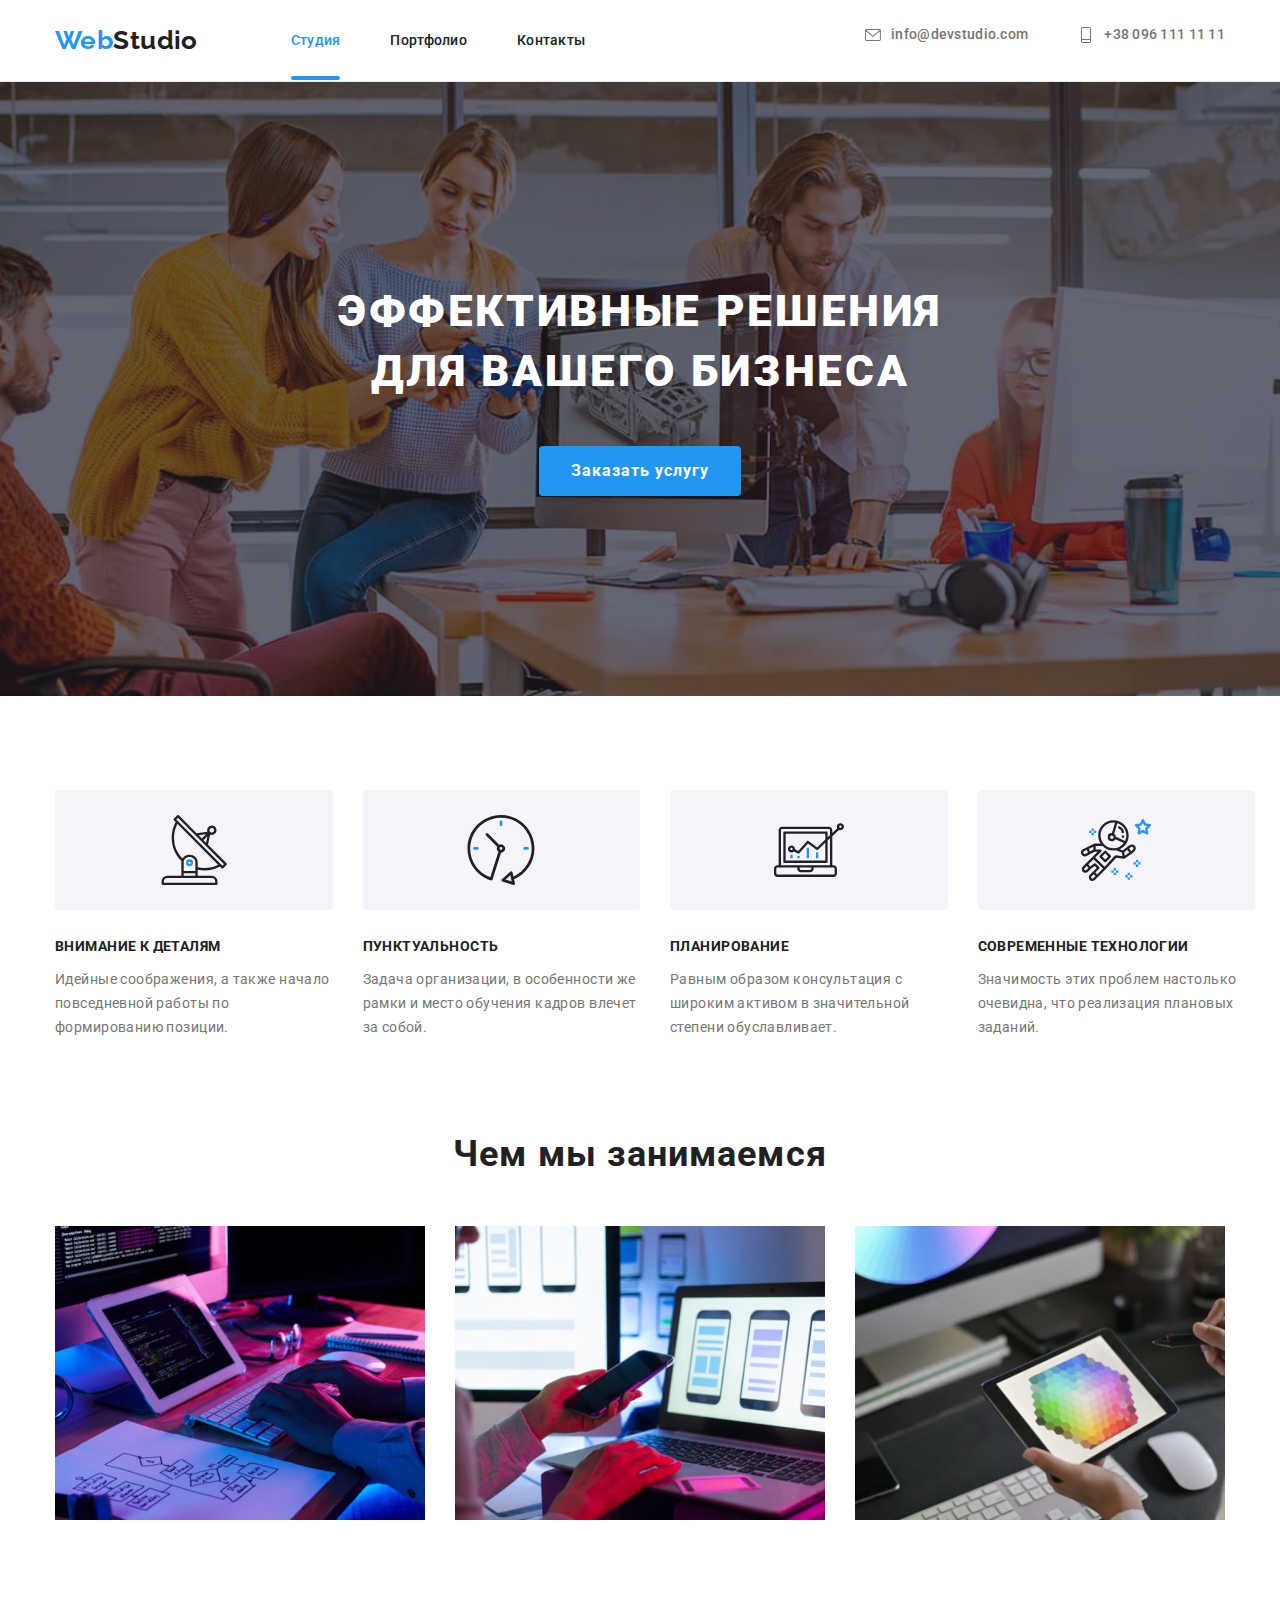
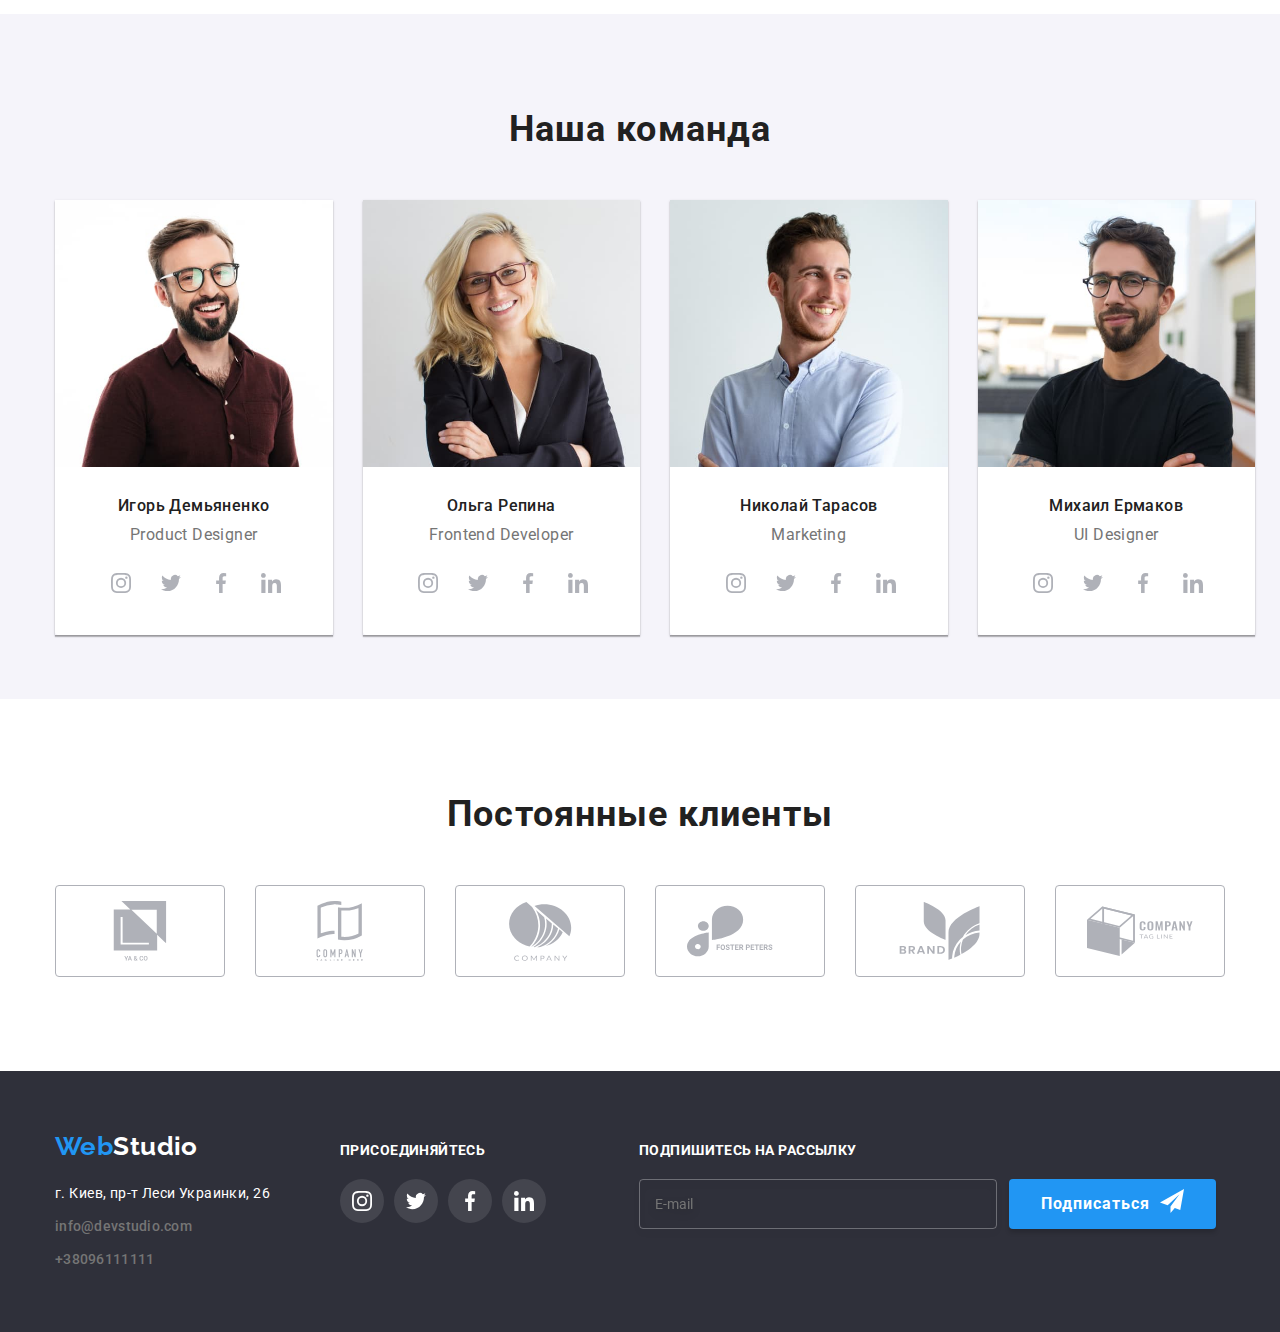
==== commit 7a254f43: "12345" ====
--- a/index.html
+++ b/index.html
@@ -186,7 +186,8 @@
             <div class="container">
                 <h2 class="activities__title">Чем мы занимаемся</h2>
                 <ul class="list activities__list">
-                    <li class="activities__item">
+                    <li class="activities__item stud">
+                        <a class="stud" href="#"></a>
                         <div class="activities__item-wrap">
                             <picture>
                                 <source 
@@ -198,9 +199,12 @@
                             
                             <p class="activities__text">десктопные приложения</p>
                         </div>
+                    </a>
+                       
                         
                     </li>
-                    <li class="activities__item">
+                    <li class="activities__item stud">
+                        <a class="stud" href="#"></a>
                         <div class="activities__item-wrap">
                             <picture>
                                 <source 
@@ -212,9 +216,10 @@
                             
                             <p class="activities__text">мобильные приложения</p>
                         </div>
-                        
-                    </li>
-                    <li class="activities__item">
+                    </a>
+                    </li>
+                    <li class="activities__item stud">
+                        <a class="stud" href="#"></a>
                         <div class="activities__item-wrap">
                             <picture>
                                 <source 
@@ -226,7 +231,7 @@
                             
                             <p class="activities__text">дизайнерские решения</p>
                         </div>
-                        
+                    </a>
                     </li>
                 </ul>
             </div>
--- a/css/main.css
+++ b/css/main.css
@@ -875,23 +875,29 @@
 
 .activities__item-wrap {
   position: relative;
+  overflow: hidden;
+}
+
+.stud:hover .activities__text,
+.stud:focus .activities__text {
+  transform: translateY(-100%);
 }
 
 .activities__text {
   position: absolute;
-  bottom: 0;
-  left: 0;
-  font-weight: 700;
-  font-size: 14px;
-  line-height: 1.15;
-  display: flex;
+  display: flex;
+  align-items: center;
   justify-content: center;
-  align-items: center;
-  text-transform: uppercase;
-  color: #FFFFFF;
-  background-color: rgba(47, 48, 58, 0.8);
   width: 100%;
   height: 70px;
+  top: 100%;
+  font-weight: 700;
+  line-height: 16px;
+  text-align: center;
+  text-transform: uppercase;
+  color: var(--primary-bcg);
+  background: rgba(47, 48, 58, 0.8);
+  transition: transform 250ms cubic-bezier(0.4, 0, 0.2, 1);
 }
 
 .team__title {
